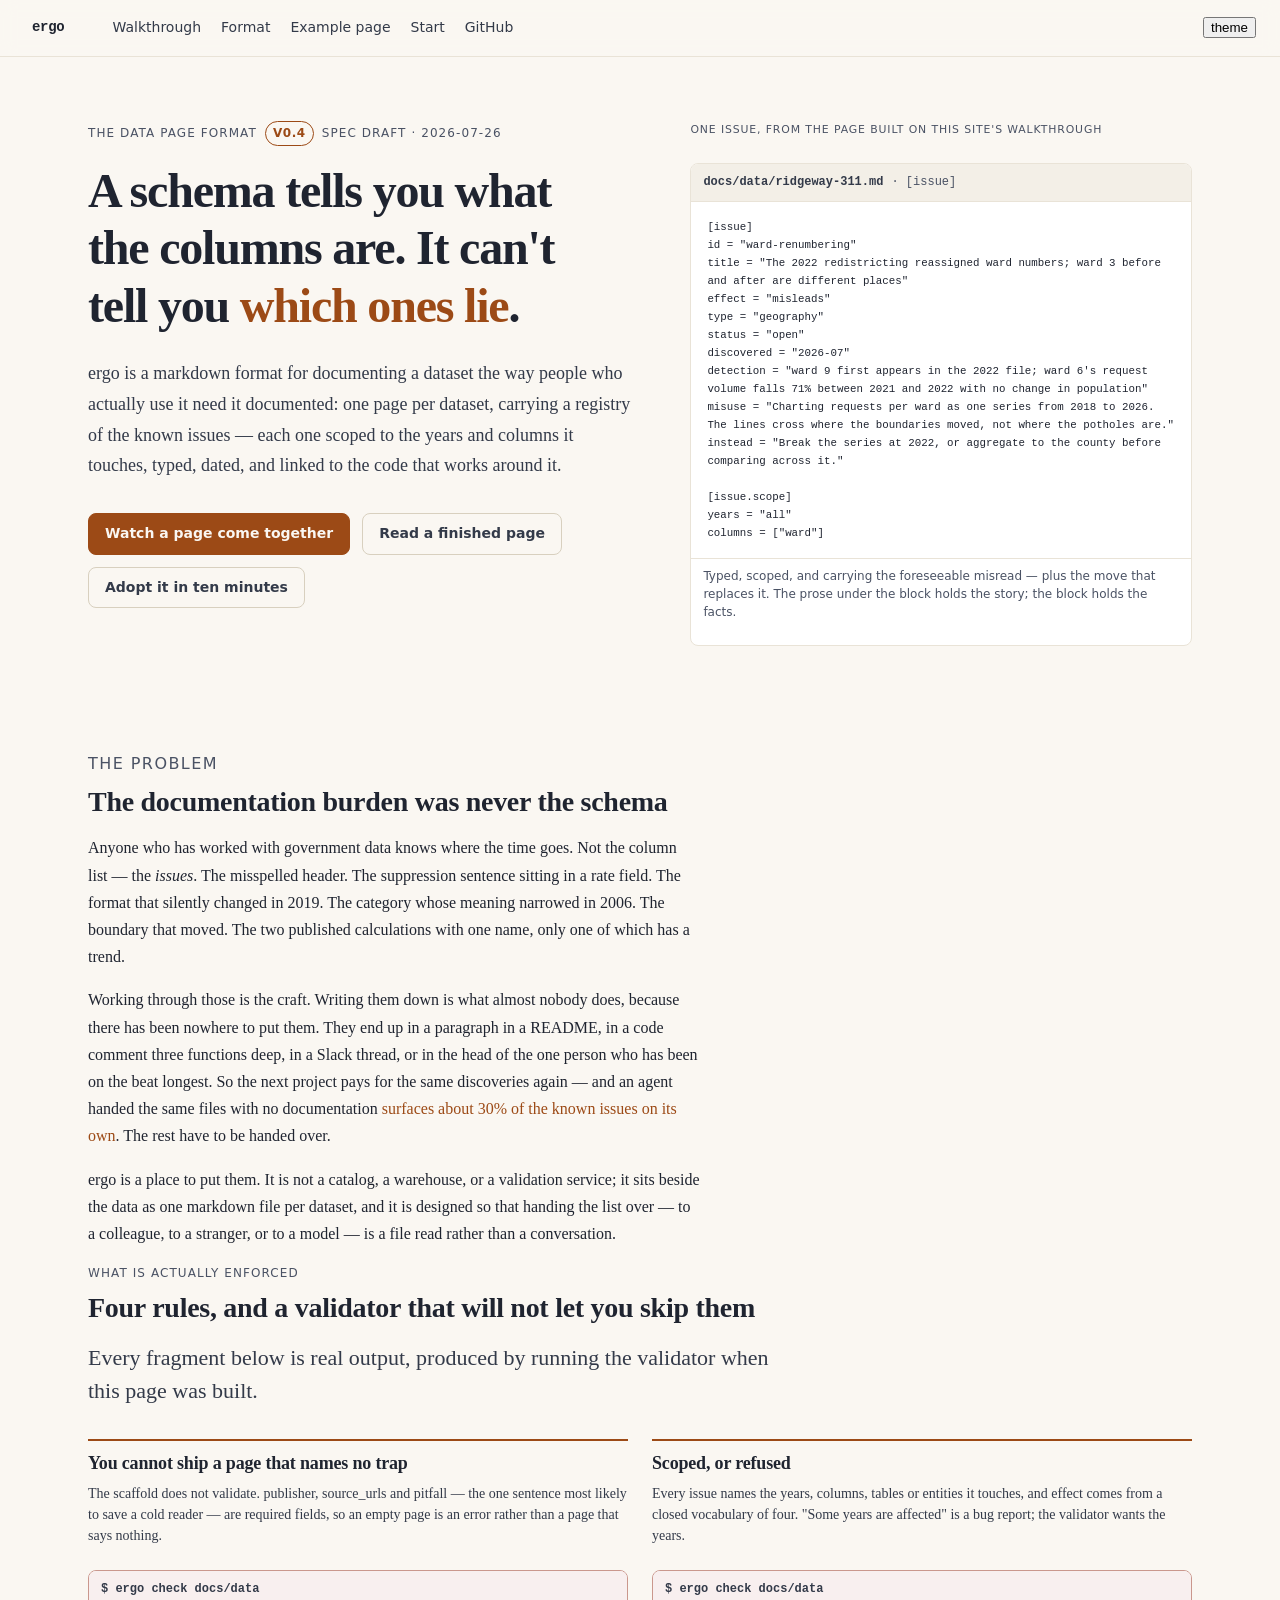
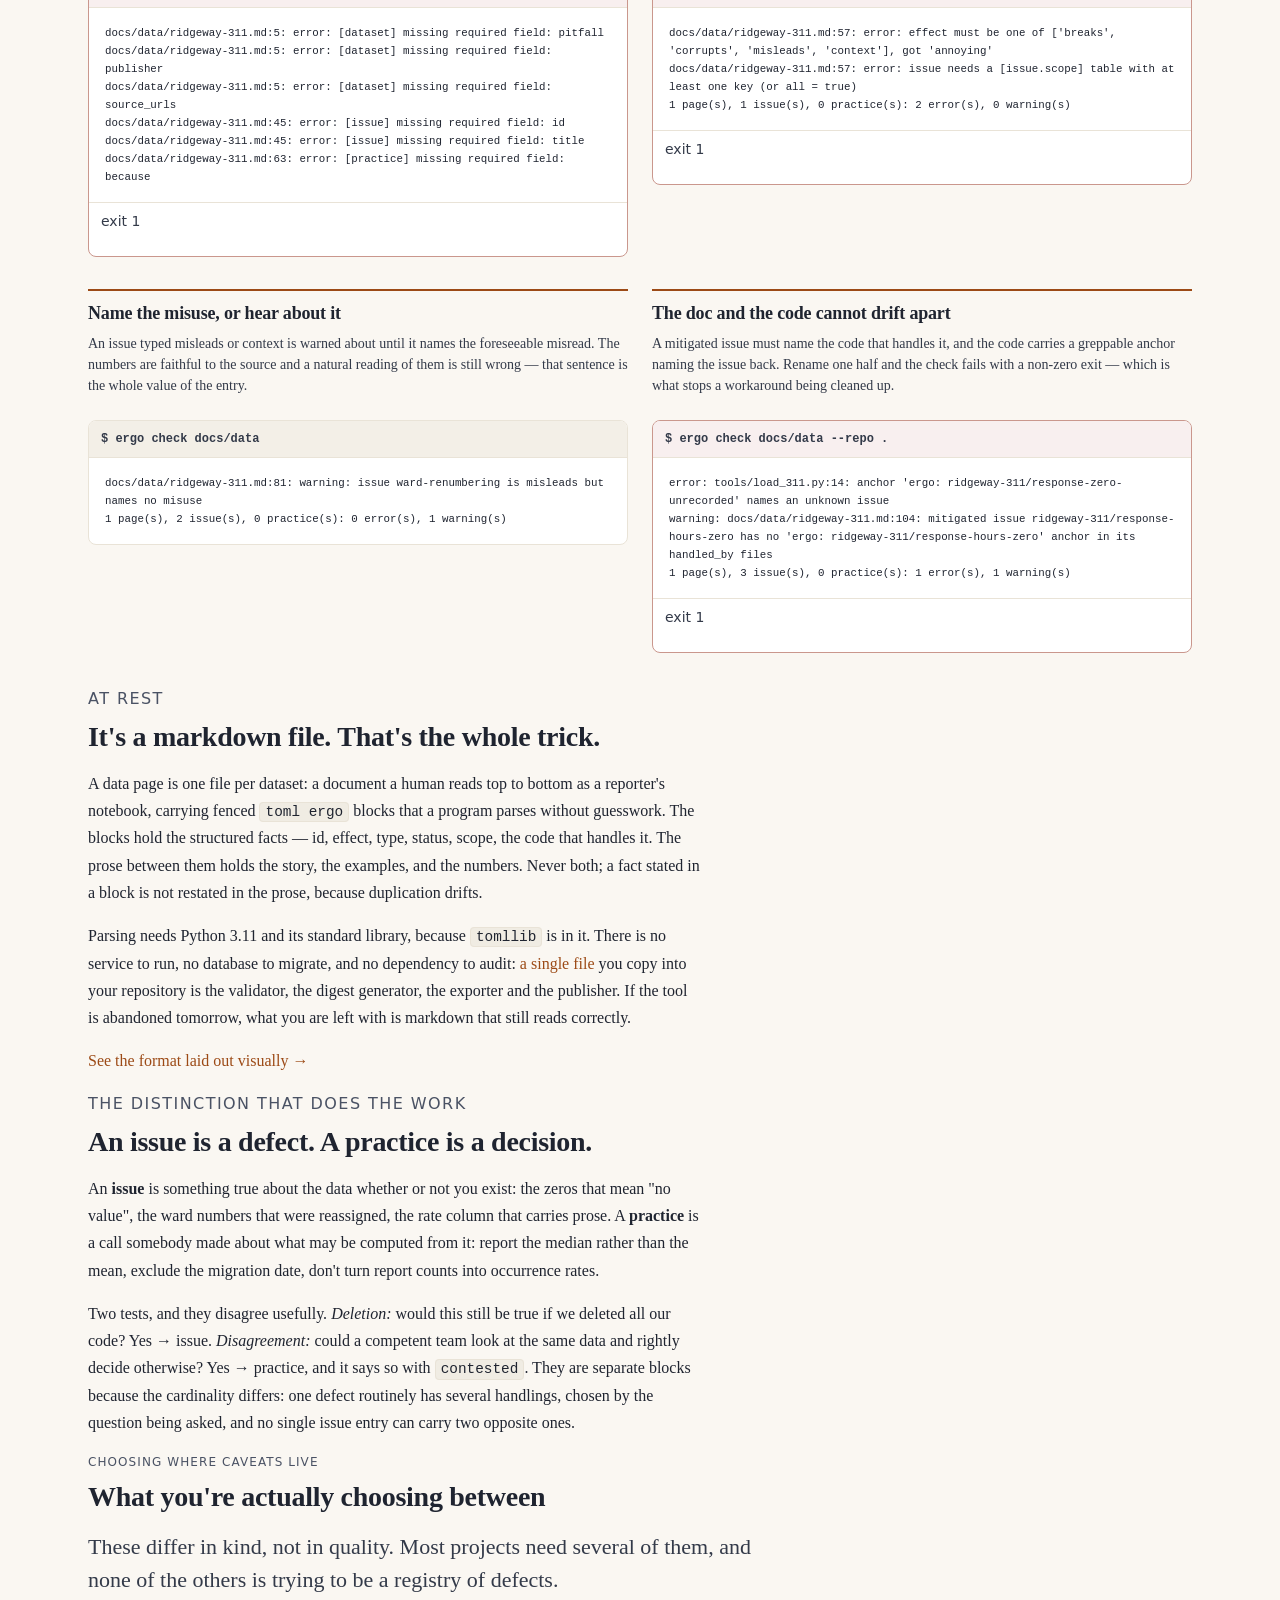
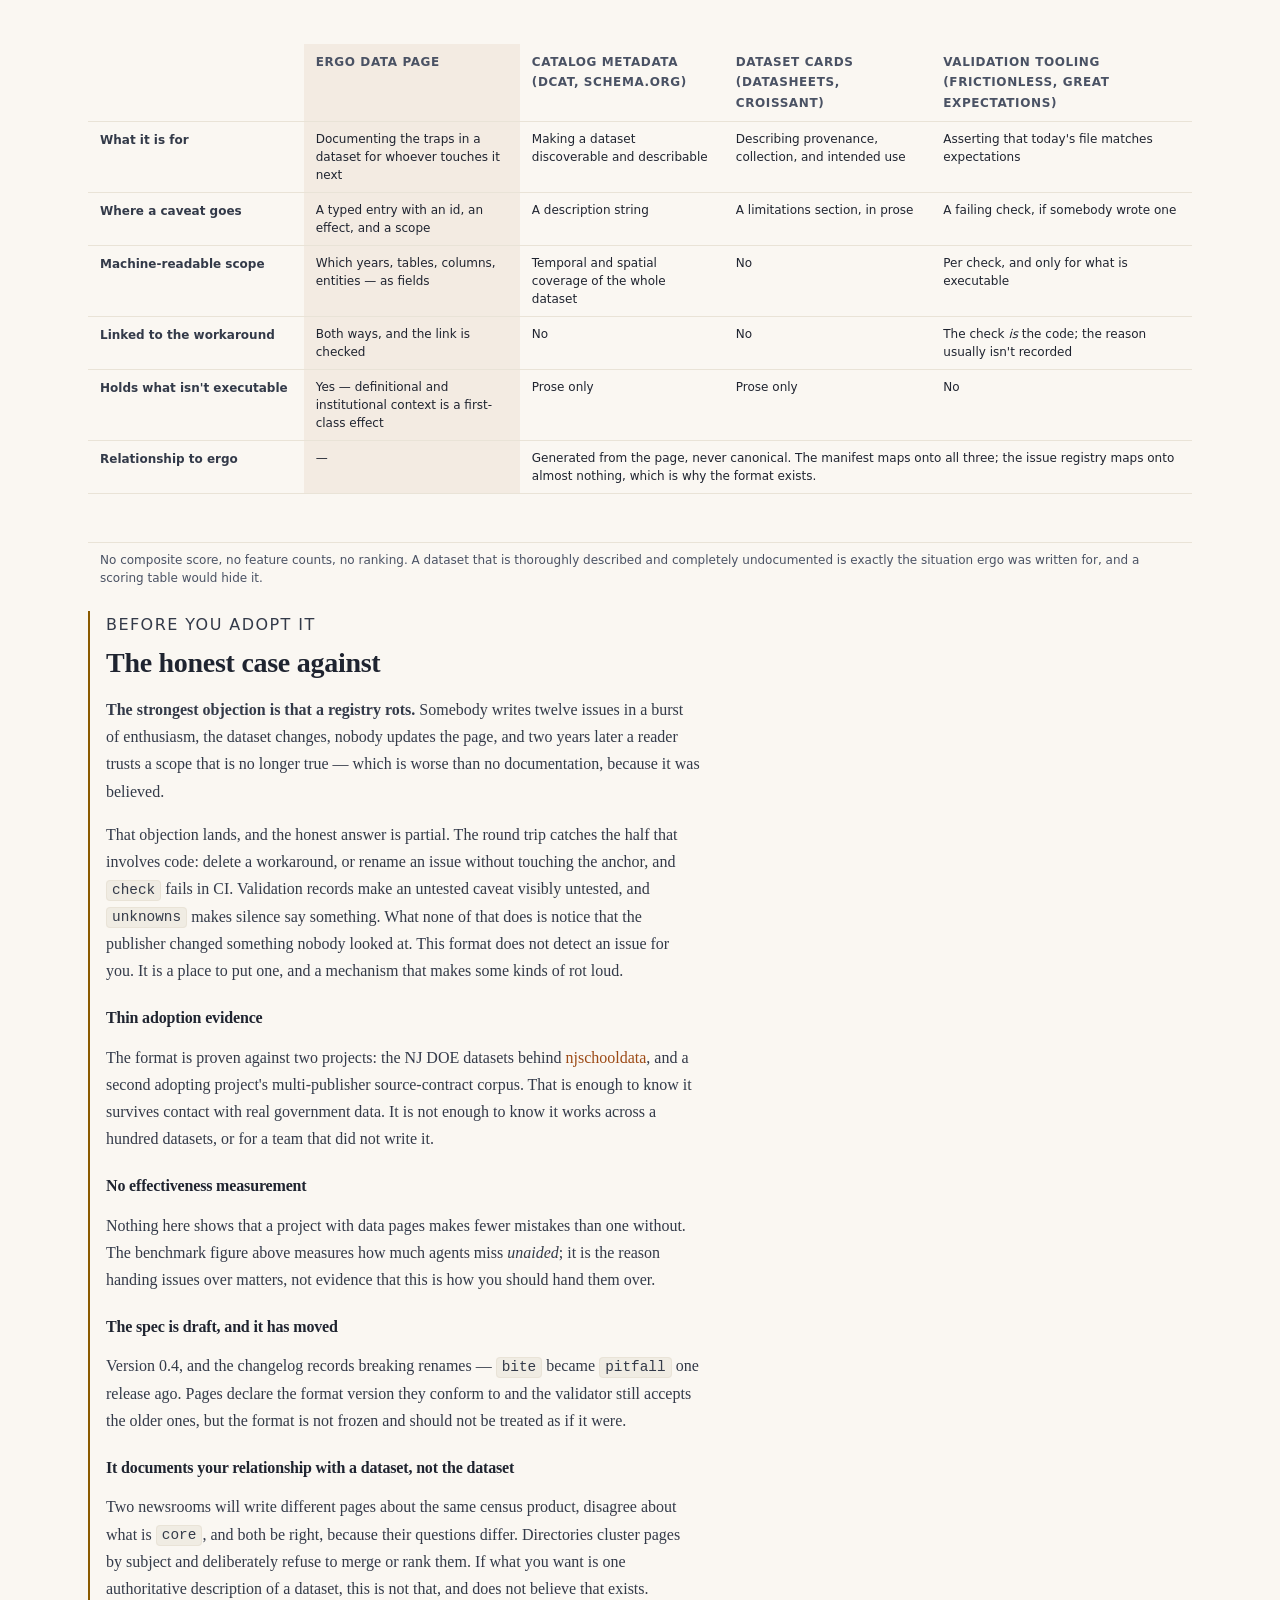
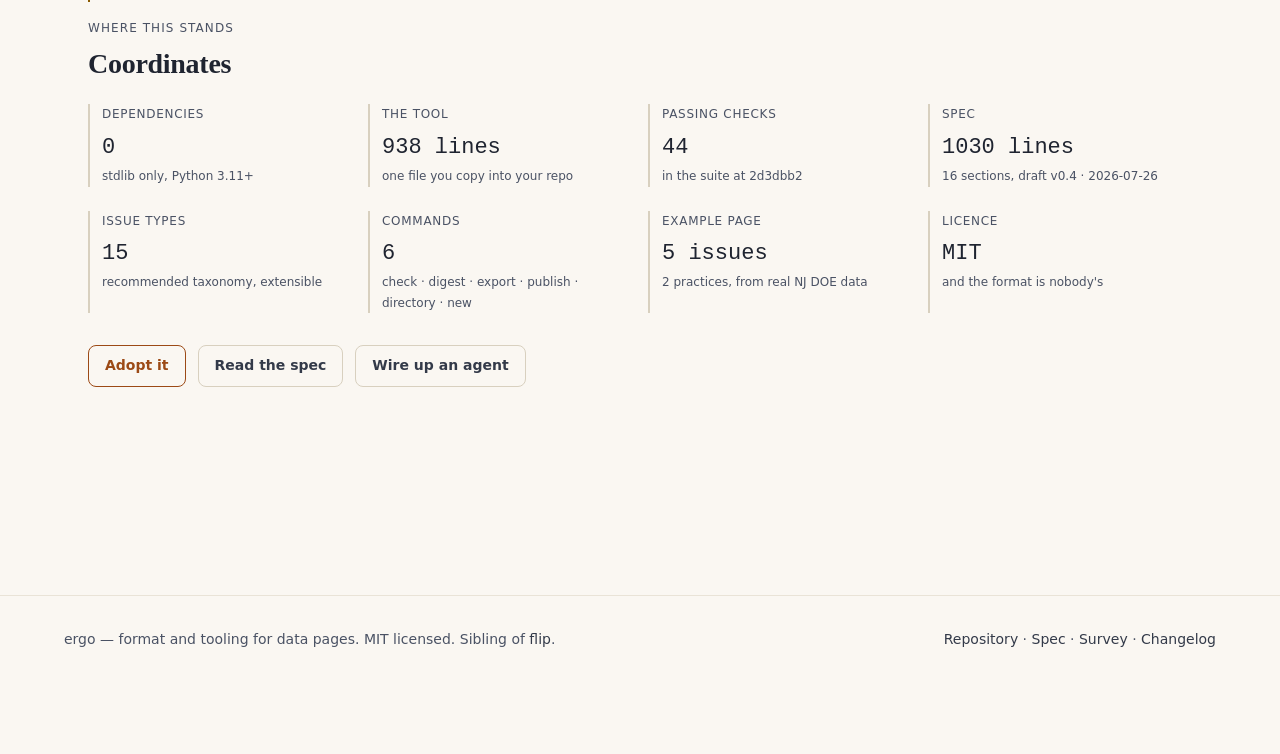
==== website/site/index.html @ 5d7b69ae "Add the documentation site Five routes in website/, published to GitHub Pages: the argument, a walkt" ====
<!doctype html>
<html lang="en">
<head>
<meta charset="utf-8">
<meta name="viewport" content="width=device-width, initial-scale=1">
<title>ergo — the data page format</title>
<meta name="description" content="A schema tells you what the columns are. It can't tell you which ones lie. ergo is a markdown format for documenting a dataset's known issues — scoped, typed, versioned, and linked to the code that works around them.">
<link rel="icon" href="lib/artoo-kit/favicon.svg">
<link rel="stylesheet" href="lib/artoo-kit/tokens.css">
<link rel="stylesheet" href="lib/artoo-kit/base.css">
<link rel="stylesheet" href="lib/artoo-kit/article.css">
<link rel="stylesheet" href="lib/artoo-kit/components.css">
<link rel="stylesheet" href="site.css">
</head>
<body>

<nav class="site-nav">
  <a class="brand" href="index.html">ergo</a>
  <button class="nav-toggle" type="button" aria-label="Menu">menu</button>
  <div class="nav-links">
    <a href="walkthrough.html">Walkthrough</a>
    <a href="format.html">Format</a>
    <a href="page.html">Example page</a>
    <a href="start.html">Start</a>
    <a href="https://github.com/lavallee/ergo">GitHub</a>
  </div>
  <button data-theme-toggle class="nav-toggle spacer" type="button" aria-label="Toggle light or dark theme">theme</button>
</nav>

<header class="hero">
  <div>
    <p class="hero__kicker">
      <span>The data page format</span>
      <span class="badge badge--accent" data-fact="version">v0.4</span>
      <span data-fact="spec-status">draft spec</span>
    </p>
    <h1>A schema tells you what the columns are. It can't tell you <em>which ones lie</em>.</h1>
    <p class="hero__dek">ergo is a markdown format for documenting a dataset the way people
      who actually use it need it documented: one page per dataset, carrying a registry of
      the known issues — each one scoped to the years and columns it touches, typed, dated,
      and linked to the code that works around it.</p>
    <p class="hero__actions">
      <a class="btn btn--solid" href="walkthrough.html">Watch a page come together</a>
      <a class="btn btn--quiet" href="page.html">Read a finished page</a>
      <a class="btn btn--quiet" href="start.html">Adopt it in ten minutes</a>
    </p>
  </div>
  <div>
    <p class="pane-label">One issue, from the page built on this site's walkthrough</p>
    <div id="hero-record">
      <div class="record">
        <div class="record__chip"><strong>docs/data/&lt;slug&gt;.md</strong></div>
        <pre><code>Generated at build time from a real data page.</code></pre>
      </div>
    </div>
  </div>
</header>

<main class="page">

  <section class="prose">
    <p class="section-kicker">The problem</p>
    <h2>The documentation burden was never the schema</h2>
    <p>Anyone who has worked with government data knows where the time goes. Not the
      column list — the <em>issues</em>. The misspelled header. The suppression sentence
      sitting in a rate field. The format that silently changed in 2019. The category
      whose meaning narrowed in 2006. The boundary that moved. The two published
      calculations with one name, only one of which has a trend.</p>
    <p>Working through those is the craft. Writing them down is what almost nobody does,
      because there has been nowhere to put them. They end up in a paragraph in a README,
      in a code comment three functions deep, in a Slack thread, or in the head of the one
      person who has been on the beat longest. So the next project pays for the same
      discoveries again — and an agent handed the same files with no documentation
      <a href="https://arxiv.org/abs/2406.07275">surfaces about 30% of the known issues on
      its own</a>. The rest have to be handed over.</p>
    <p>ergo is a place to put them. It is not a catalog, a warehouse, or a validation
      service; it sits beside the data as one markdown file per dataset, and it is designed
      so that handing the list over — to a colleague, to a stranger, or to a model — is a
      file read rather than a conversation.</p>
  </section>

  <section>
    <p class="section-kicker">What is actually enforced</p>
    <h2>Four rules, and a validator that will not let you skip them</h2>
    <p class="lede">Every fragment below is real output, produced by running the validator
      when this page was built.</p>
    <div class="rules" id="rules"></div>
  </section>

  <section class="prose">
    <p class="section-kicker">At rest</p>
    <h2>It's a markdown file. That's the whole trick.</h2>
    <p>A data page is one file per dataset: a document a human reads top to bottom as a
      reporter's notebook, carrying fenced <code>toml ergo</code> blocks that a program
      parses without guesswork. The blocks hold the structured facts — id, effect, type,
      status, scope, the code that handles it. The prose between them holds the story, the
      examples, and the numbers. Never both; a fact stated in a block is not restated in
      the prose, because duplication drifts.</p>
    <p>Parsing needs Python 3.11 and its standard library, because <code>tomllib</code> is
      in it. There is no service to run, no database to migrate, and no dependency to
      audit: <a href="https://github.com/lavallee/ergo/blob/main/tools/ergo.py">a single
      file</a> you copy into your repository is the validator, the digest generator, the
      exporter and the publisher. If the tool is abandoned tomorrow, what you are left with
      is markdown that still reads correctly.</p>
    <p><a href="format.html">See the format laid out visually →</a></p>
  </section>

  <section class="prose">
    <p class="section-kicker">The distinction that does the work</p>
    <h2>An issue is a defect. A practice is a decision.</h2>
    <p>An <strong>issue</strong> is something true about the data whether or not you exist:
      the zeros that mean "no value", the ward numbers that were reassigned, the rate
      column that carries prose. A <strong>practice</strong> is a call somebody made about
      what may be computed from it: report the median rather than the mean, exclude the
      migration date, don't turn report counts into occurrence rates.</p>
    <p>Two tests, and they disagree usefully. <em>Deletion:</em> would this still be true
      if we deleted all our code? Yes → issue. <em>Disagreement:</em> could a competent
      team look at the same data and rightly decide otherwise? Yes → practice, and it says
      so with <code>contested</code>. They are separate blocks because the cardinality
      differs: one defect routinely has several handlings, chosen by the question being
      asked, and no single issue entry can carry two opposite ones.</p>
  </section>

  <section>
    <p class="section-kicker">Choosing where caveats live</p>
    <h2>What you're actually choosing between</h2>
    <p class="lede">These differ in kind, not in quality. Most projects need several of
      them, and none of the others is trying to be a registry of defects.</p>
    <div class="compare-wrap">
      <table class="compare">
        <colgroup><col><col class="is-ergo"><col><col><col></colgroup>
        <thead>
          <tr>
            <th scope="col"><span class="visually-hidden">Dimension</span></th>
            <th scope="col">ergo data page</th>
            <th scope="col">Catalog metadata (DCAT, schema.org)</th>
            <th scope="col">Dataset cards (Datasheets, Croissant)</th>
            <th scope="col">Validation tooling (Frictionless, Great Expectations)</th>
          </tr>
        </thead>
        <tbody>
          <tr>
            <th scope="row">What it is for</th>
            <td>Documenting the traps in a dataset for whoever touches it next</td>
            <td>Making a dataset discoverable and describable</td>
            <td>Describing provenance, collection, and intended use</td>
            <td>Asserting that today's file matches expectations</td>
          </tr>
          <tr>
            <th scope="row">Where a caveat goes</th>
            <td>A typed entry with an id, an effect, and a scope</td>
            <td>A description string</td>
            <td>A limitations section, in prose</td>
            <td>A failing check, if somebody wrote one</td>
          </tr>
          <tr>
            <th scope="row">Machine-readable scope</th>
            <td>Which years, tables, columns, entities — as fields</td>
            <td>Temporal and spatial coverage of the whole dataset</td>
            <td>No</td>
            <td>Per check, and only for what is executable</td>
          </tr>
          <tr>
            <th scope="row">Linked to the workaround</th>
            <td>Both ways, and the link is checked</td>
            <td>No</td>
            <td>No</td>
            <td>The check <em>is</em> the code; the reason usually isn't recorded</td>
          </tr>
          <tr>
            <th scope="row">Holds what isn't executable</th>
            <td>Yes — definitional and institutional context is a first-class effect</td>
            <td>Prose only</td>
            <td>Prose only</td>
            <td>No</td>
          </tr>
          <tr>
            <th scope="row">Relationship to ergo</th>
            <td>—</td>
            <td colspan="3">Generated from the page, never canonical. The manifest maps onto all three; the issue registry maps onto almost nothing, which is why the format exists.</td>
          </tr>
        </tbody>
      </table>
    </div>
    <p class="record__caption">No composite score, no feature counts, no ranking. A dataset
      that is thoroughly described and completely undocumented is exactly the situation
      ergo was written for, and a scoring table would hide it.</p>
  </section>

  <section class="prose limits">
    <p class="section-kicker">Before you adopt it</p>
    <h2>The honest case against</h2>
    <p><strong>The strongest objection is that a registry rots.</strong> Somebody writes
      twelve issues in a burst of enthusiasm, the dataset changes, nobody updates the page,
      and two years later a reader trusts a scope that is no longer true — which is worse
      than no documentation, because it was believed.</p>
    <p>That objection lands, and the honest answer is partial. The round trip catches the
      half that involves code: delete a workaround, or rename an issue without touching the
      anchor, and <code>check</code> fails in CI. Validation records make an untested
      caveat visibly untested, and <code>unknowns</code> makes silence say something.
      What none of that does is notice that the publisher changed something nobody looked
      at. This format does not detect an issue for you. It is a place to put one, and a
      mechanism that makes some kinds of rot loud.</p>

    <h3>Thin adoption evidence</h3>
    <p>The format is proven against two projects: the NJ DOE datasets behind
      <a href="https://github.com/lavallee/njschooldata">njschooldata</a>, and a second
      adopting project's multi-publisher source-contract corpus. That is enough to know it
      survives contact with real government data. It is not enough to know it works across
      a hundred datasets, or for a team that did not write it.</p>

    <h3>No effectiveness measurement</h3>
    <p>Nothing here shows that a project with data pages makes fewer mistakes than one
      without. The benchmark figure above measures how much agents miss <em>unaided</em>;
      it is the reason handing issues over matters, not evidence that this is how you
      should hand them over.</p>

    <h3>The spec is draft, and it has moved</h3>
    <p>Version <span data-fact="format-version">0.4</span>, and the changelog records
      breaking renames — <code>bite</code> became <code>pitfall</code> one release ago.
      Pages declare the format version they conform to and the validator still accepts the
      older ones, but the format is not frozen and should not be treated as if it were.</p>

    <h3>It documents your relationship with a dataset, not the dataset</h3>
    <p>Two newsrooms will write different pages about the same census product, disagree
      about what is <code>core</code>, and both be right, because their questions differ.
      Directories cluster pages by subject and deliberately refuse to merge or rank them.
      If what you want is one authoritative description of a dataset, this is not that, and
      does not believe that exists.</p>
  </section>

  <section>
    <p class="section-kicker">Where this stands</p>
    <h2>Coordinates</h2>
    <dl class="facts" id="facts"></dl>
    <p class="hero__actions">
      <a class="btn" href="start.html">Adopt it</a>
      <a class="btn btn--quiet" href="https://github.com/lavallee/ergo/blob/main/SPEC.md">Read the spec</a>
      <a class="btn btn--quiet" href="https://github.com/lavallee/ergo/blob/main/skills/ergo/SKILL.md">Wire up an agent</a>
    </p>
  </section>

</main>

<footer class="site-foot">
  <div class="site-foot__inner">
    <p>ergo — format and tooling for data pages. MIT licensed. Sibling of
      <a href="https://github.com/lavallee/flip">flip</a>.</p>
    <p>
      <a href="https://github.com/lavallee/ergo">Repository</a> ·
      <a href="https://github.com/lavallee/ergo/blob/main/SPEC.md">Spec</a> ·
      <a href="https://github.com/lavallee/ergo/blob/main/docs/survey.md">Survey</a> ·
      <a href="https://github.com/lavallee/ergo/blob/main/CHANGELOG.md">Changelog</a>
    </p>
  </div>
</footer>

<script src="data/ergo.js"></script>
<script src="data/walkthrough.js"></script>
<script src="site.js"></script>
<script src="home.js"></script>
<script src="lib/artoo-kit/kit.js"></script>
</body>
</html>
---- website/site/lib/artoo-kit/tokens.css ----
/* artoo-kit tokens — the DES-governed public-artifact spine. Light is the
   default; dark is available only through an explicit [data-theme="dark"]. */

:root {
  /* primitives */
  --p-zinc-950: #0c0d10;
  --p-zinc-900: #16181d;
  --p-zinc-850: #1c1f26;
  --p-zinc-800: #23262f;
  --p-zinc-700: #33374233;
  --p-zinc-400: #9aa1ad;
  --p-zinc-300: #b8bec9;
  --p-zinc-100: #e8eaee;
  --p-cream-50: #faf7f2;
  --p-cream-100: #f3efe7;
  --p-cream-200: #e9e3d7;
  --p-ink-900: #1f2430;
  --p-ink-600: #4a5264;
  --p-accent-400: #7aa2f7;
  --p-accent-500: #5b87e0;
  --p-accent-600: #3e63b4;
  --p-green-400: #4fbf8f;
  --p-amber-400: #d9a441;
  --p-red-400: #e06c60;

  /* chart palette — Okabe–Ito, colorblind-safe, order = draw order */
  --chart-1: #56b4e9;
  --chart-2: #e69f00;
  --chart-3: #009e73;
  --chart-4: #cc79a7;
  --chart-5: #0072b2;
  --chart-6: #d55e00;
  --chart-7: #f0e442;
  --chart-8: #999999;

  /* semantic — explicit light editorial default */
  --bg: var(--p-cream-50);
  --surface: #ffffff;
  --surface-2: var(--p-cream-100);
  --border: var(--p-cream-200);
  --border-strong: #d8d0bf;
  --text: var(--p-ink-900);
  --text-2: #333a49;
  --muted: var(--p-ink-600);
  --accent: var(--p-accent-600);
  --accent-strong: var(--p-accent-500);
  --success: #277553;
  --warn: #8a5a00;
  --danger: #a33b32;
  --code-bg: #f0ece3;
  --selection: #c7d7f5;

  /* editorial type roles — offline system stacks only */
  --font-prose: Charter, "Bitstream Charter", "Sitka Text", Cambria, Georgia, serif;
  --font-display: "Iowan Old Style", Palatino, "Palatino Linotype", Georgia, serif;
  --font-ui: ui-sans-serif, system-ui, "Segoe UI", Roboto, "Helvetica Neue", Arial, sans-serif;
  --font-numeric: ui-monospace, "SF Mono", "Cascadia Code", Menlo, Consolas, monospace;

  /* compatibility aliases for already-authored pages that opt into this kit */
  --font-sans: var(--font-ui);
  --font-serif: var(--font-prose);
  --font-mono: var(--font-numeric);

  --text-xs: 0.75rem;
  --text-sm: 0.875rem;
  --text-base: 1rem;
  --text-lg: 1.125rem;
  --text-xl: 1.375rem;
  --text-2xl: 1.75rem;
  --text-3xl: 2.25rem;
  --text-4xl: 3rem;

  --leading-tight: 1.2;
  --leading-normal: 1.5;
  --leading-relaxed: 1.7;

  /* 4px spacing grid */
  --sp-1: 0.25rem;
  --sp-2: 0.5rem;
  --sp-3: 0.75rem;
  --sp-4: 1rem;
  --sp-6: 1.5rem;
  --sp-8: 2rem;
  --sp-12: 3rem;
  --sp-16: 4rem;
  --sp-24: 6rem;

  /* shape and motion */
  --radius-sm: 4px;
  --radius: 8px;
  --radius-lg: 14px;
  --ease: cubic-bezier(0.2, 0, 0, 1);
  --dur-fast: 120ms;
  --dur: 200ms;

  --measure: 68ch;      /* prose line length */
  --margin-col: 200px;  /* article margin-note gutter */

  color-scheme: light;
}

[data-theme="dark"] {
  --bg: var(--p-zinc-950);
  --surface: var(--p-zinc-900);
  --surface-2: var(--p-zinc-850);
  --border: #2c3038;
  --border-strong: #3a3f4a;
  --text: var(--p-zinc-100);
  --text-2: var(--p-zinc-300);
  --muted: var(--p-zinc-400);
  --accent: var(--p-accent-400);
  --accent-strong: var(--p-accent-500);
  --success: var(--p-green-400);
  --warn: var(--p-amber-400);
  --danger: var(--p-red-400);
  --code-bg: #14161b;
  --selection: #2b4a86;
  color-scheme: dark;
}

@media (prefers-reduced-motion: reduce) {
  :root {
    --dur-fast: 0ms;
    --dur: 0ms;
  }
}
---- website/site/lib/artoo-kit/base.css ----
/* artoo-kit base — resets and page defaults. Import order:
   tokens.css, base.css, then article.css / components.css as needed. */

*,
*::before,
*::after {
  box-sizing: border-box;
}

html {
  -webkit-text-size-adjust: 100%;
}

body {
  margin: 0;
  background: var(--bg);
  color: var(--text);
  font-family: var(--font-prose);
  font-size: var(--text-lg);
  line-height: var(--leading-relaxed);
  -webkit-font-smoothing: antialiased;
}

::selection {
  background: var(--selection);
}

h1, h2, h3, h4 {
  color: var(--text);
  line-height: var(--leading-tight);
  margin: 0 0 var(--sp-4);
  font-weight: 650;
  letter-spacing: -0.01em;
  font-family: var(--font-display);
}

h1 { font-size: var(--text-3xl); }
h2 { font-size: var(--text-2xl); margin-top: var(--sp-12); }
h3 { font-size: var(--text-xl); margin-top: var(--sp-8); }
h4 { font-size: var(--text-lg); margin-top: var(--sp-6); }

p, ul, ol {
  margin: 0 0 var(--sp-4);
}

a {
  color: var(--accent);
  text-decoration: none;
  border-bottom: 1px solid transparent;
  transition: border-color var(--dur-fast) var(--ease);
}

a:hover {
  border-bottom-color: var(--accent);
}

strong { font-weight: 650; }

hr {
  border: 0;
  border-top: 1px solid var(--border);
  margin: var(--sp-8) 0;
}

img, svg, video {
  max-width: 100%;
  height: auto;
}

code, kbd, pre, samp {
  font-family: var(--font-numeric);
  font-size: 0.9em;
}

code {
  background: var(--code-bg);
  border: 1px solid var(--border);
  border-radius: var(--radius-sm);
  padding: 0.1em 0.35em;
}

pre {
  background: var(--code-bg);
  border: 1px solid var(--border);
  border-radius: var(--radius);
  padding: var(--sp-4);
  overflow-x: auto;
  line-height: var(--leading-normal);
}

pre code {
  background: none;
  border: 0;
  padding: 0;
}

kbd {
  background: var(--surface-2);
  border: 1px solid var(--border-strong);
  border-bottom-width: 2px;
  border-radius: var(--radius-sm);
  padding: 0.05em 0.4em;
  font-size: var(--text-xs);
}

blockquote {
  margin: var(--sp-6) 0;
  padding-left: var(--sp-4);
  border-left: 3px solid var(--border-strong);
  color: var(--text-2);
}

table {
  border-collapse: collapse;
  width: 100%;
  margin: var(--sp-6) 0;
  font-size: var(--text-sm);
}

th, td {
  text-align: left;
  padding: var(--sp-2) var(--sp-3);
  border-bottom: 1px solid var(--border);
  vertical-align: top;
}

th {
  color: var(--muted);
  font-weight: 600;
  font-size: var(--text-xs);
  text-transform: uppercase;
  letter-spacing: 0.05em;
  font-family: var(--font-ui);
}

.numeric,
[data-numeric] {
  font-family: var(--font-numeric);
  font-variant-numeric: tabular-nums;
}

figure {
  margin: var(--sp-8) 0;
}

figcaption {
  color: var(--muted);
  font-size: var(--text-sm);
  margin-top: var(--sp-2);
}

@media print {
  body { background: #fff; color: #111; }
  nav, .no-print { display: none !important; }
}
---- website/site/lib/artoo-kit/article.css ----
/* artoo-kit article layout — long-form prose with a margin-note gutter.

   The grid has four named zones:
     [full] [breakout] [prose] [margin]
   Children default to the prose column (max var(--measure)). Wrappers:
     .article-full       edge-to-edge
     .article-breakout   wider than prose, centered
     .article-marginnote right-gutter note (collapses inline on mobile)
     .article-pullquote  large quote, breakout width
*/

.article {
  display: grid;
  grid-template-columns:
    [full-start] minmax(var(--sp-4), 1fr)
    [breakout-start] minmax(0, 6rem)
    [prose-start] min(var(--measure), calc(100% - 2 * var(--sp-4))) [prose-end]
    minmax(var(--sp-6), 6rem) [breakout-end]
    minmax(0, var(--margin-col)) [margin-end]
    minmax(var(--sp-4), 1fr) [full-end];
  row-gap: 0;
}

.article > * {
  grid-column: prose;
  min-width: 0;
}

.article-full { grid-column: full; }
.article-breakout { grid-column: breakout; }

.article-masthead {
  max-width: calc(var(--measure) + 24rem);
  margin: 0 auto;
  padding: var(--sp-4) var(--sp-6);
  display: flex;
  justify-content: space-between;
  align-items: baseline;
  gap: var(--sp-4);
  border-bottom: 1px solid var(--border);
  font-family: var(--font-ui);
  font-size: var(--text-sm);
}

.article-masthead__name {
  color: var(--text);
  font-family: var(--font-display);
  font-size: var(--text-lg);
  font-weight: 650;
  border: 0;
}

.article-masthead__label {
  color: var(--muted);
  text-transform: uppercase;
  letter-spacing: 0.08em;
}

.article-header {
  grid-column: prose;
  margin: var(--sp-16) 0 var(--sp-12);
}

.article-kicker {
  color: var(--accent);
  font-family: var(--font-ui);
  font-size: var(--text-sm);
  font-weight: 650;
  text-transform: uppercase;
  letter-spacing: 0.08em;
  margin-bottom: var(--sp-2);
}

.article-title {
  font-size: var(--text-4xl);
  font-family: var(--font-display);
  margin-bottom: var(--sp-3);
}

.article-dek {
  color: var(--text-2);
  font-size: var(--text-xl);
  font-family: var(--font-prose);
  line-height: var(--leading-normal);
  margin-bottom: var(--sp-4);
}

.article-byline {
  color: var(--muted);
  font-family: var(--font-ui);
  font-size: var(--text-sm);
}

.article-lede {
  font-size: var(--text-xl);
  line-height: var(--leading-normal);
}

/* margin notes: pair a paragraph with its note via .article-mrow */
.article-mrow {
  grid-column: prose-start / margin-end;
  display: grid;
  grid-template-columns: subgrid;
}

.article-mrow > :first-child {
  grid-column: 1;
}

.article-marginnote {
  grid-column: 3;
  align-self: start;
  font-size: var(--text-sm);
  color: var(--muted);
  line-height: var(--leading-normal);
  border-top: 2px solid var(--border-strong);
  padding-top: var(--sp-2);
  margin-left: var(--sp-4);
}

.article-marginnote--def { border-top-color: var(--accent); }
.article-marginnote--source { border-top-color: var(--success); }
.article-marginnote--callout { border-top-color: var(--warn); }

.article-marginnote .term {
  color: var(--text);
  font-weight: 650;
  display: block;
}

.article-pullquote {
  grid-column: breakout;
  font-family: var(--font-prose);
  font-style: italic;
  font-size: var(--text-2xl);
  line-height: var(--leading-normal);
  color: var(--text);
  border: 0;
  border-top: 3px solid var(--accent);
  margin: var(--sp-8) 0;
  padding: var(--sp-4) 0 0;
}

.article-pullquote cite {
  display: block;
  font-family: var(--font-ui);
  font-style: normal;
  font-size: var(--text-sm);
  color: var(--muted);
  margin-top: var(--sp-3);
}

.article-pullnumber {
  grid-column: breakout;
  margin: var(--sp-8) 0;
  text-align: center;
}

.article-pullnumber .num {
  font-size: var(--text-4xl);
  font-weight: 700;
  color: var(--accent);
  display: block;
  line-height: 1;
  font-family: var(--font-numeric);
  font-variant-numeric: tabular-nums;
}

.article-pullnumber .label {
  color: var(--muted);
  font-size: var(--text-sm);
}

.article-figure {
  grid-column: breakout;
  margin: var(--sp-8) 0;
}

.article-figure table {
  font-family: var(--font-ui);
}

.article-figure figcaption {
  font-family: var(--font-ui);
}

.article > .colophon {
  grid-column: prose;
}

.article-colophon {
  margin-left: var(--sp-6);
  margin-right: var(--sp-6);
}

.article .endnotes {
  border-top: 1px solid var(--border);
  margin-top: var(--sp-12);
  padding-top: var(--sp-6);
  font-size: var(--text-sm);
  color: var(--text-2);
}

/* mobile: single column, notes flow inline as boxed asides */
@media (max-width: 940px) {
  .article,
  .article-mrow {
    display: block;
    padding: 0 var(--sp-4);
  }

  .article-mrow { padding: 0; }

  .article-marginnote {
    margin: var(--sp-4) 0;
    padding: var(--sp-3) var(--sp-4);
    background: var(--surface);
    border: 1px solid var(--border);
    border-top: 2px solid var(--border-strong);
    border-radius: var(--radius);
  }

  .article-title { font-size: var(--text-3xl); }

  .article-masthead {
    padding: var(--sp-3) var(--sp-4);
  }
}
---- website/site/lib/artoo-kit/components.css ----
/* artoo-kit components — nav, cards, callouts, badges, stats, colophon. */

/* -- site shell ---------------------------------------------------------- */

.site-nav {
  position: sticky;
  top: 0;
  z-index: 10;
  display: flex;
  align-items: center;
  gap: var(--sp-4);
  padding: var(--sp-3) var(--sp-6);
  background: color-mix(in srgb, var(--bg) 88%, transparent);
  backdrop-filter: blur(8px);
  border-bottom: 1px solid var(--border);
  font-family: var(--font-ui);
}

.site-nav .brand {
  font-weight: 700;
  color: var(--text);
  margin-right: var(--sp-4);
}

.site-nav a {
  color: var(--text-2);
  font-size: var(--text-sm);
  border: 0;
  padding: var(--sp-1) var(--sp-2);
  border-radius: var(--radius-sm);
}

.site-nav a:hover {
  color: var(--text);
  background: var(--surface-2);
}

.site-nav a[aria-current="page"] {
  color: var(--accent);
  font-weight: 650;
}

.site-nav .nav-toggle { display: none; }

.page {
  max-width: 72rem;
  margin: 0 auto;
  padding: var(--sp-8) var(--sp-6) var(--sp-24);
}

.page--narrow { max-width: calc(var(--measure) + 4rem); }

/* -- cards ---------------------------------------------------------------- */

.card-grid {
  display: grid;
  grid-template-columns: repeat(auto-fill, minmax(16rem, 1fr));
  gap: var(--sp-4);
  margin: var(--sp-6) 0;
}

.card {
  display: block;
  background: var(--surface);
  border: 1px solid var(--border);
  border-radius: var(--radius-lg);
  padding: var(--sp-4) var(--sp-4) var(--sp-3);
  color: var(--text);
  transition: border-color var(--dur-fast) var(--ease), transform var(--dur-fast) var(--ease);
}

a.card:hover {
  border-color: var(--accent);
  transform: translateY(-1px);
}

.card h3 {
  margin: 0 0 var(--sp-2);
  font-size: var(--text-lg);
}

.card p {
  color: var(--text-2);
  font-size: var(--text-sm);
  margin: 0 0 var(--sp-2);
}

/* -- callouts -------------------------------------------------------------- */

.callout {
  border: 1px solid var(--border);
  border-radius: var(--radius);
  background: var(--surface);
  padding: var(--sp-3) var(--sp-4);
  margin: var(--sp-6) 0;
  font-size: var(--text-sm);
  color: var(--text-2);
}

.callout > :last-child { margin-bottom: 0; }
.callout .callout-title {
  color: var(--text);
  font-weight: 650;
  display: block;
  margin-bottom: var(--sp-1);
}

.callout--warn .callout-title { color: var(--warn); }
.callout--danger .callout-title { color: var(--danger); }
.callout--success .callout-title { color: var(--success); }

/* -- badges & meta ---------------------------------------------------------- */

.badge {
  display: inline-block;
  font-size: var(--text-xs);
  font-weight: 650;
  letter-spacing: 0.04em;
  padding: 0.1em 0.6em;
  border-radius: 999px;
  border: 1px solid var(--border-strong);
  color: var(--text-2);
  background: var(--surface-2);
}

.badge--accent { color: var(--accent); border-color: var(--accent); background: transparent; }
.badge--success { color: var(--success); border-color: var(--success); background: transparent; }
.badge--warn { color: var(--warn); border-color: var(--warn); background: transparent; }

/* -- stat rows -------------------------------------------------------------- */

.stat-row {
  display: grid;
  grid-template-columns: repeat(auto-fit, minmax(8rem, 1fr));
  gap: var(--sp-4);
  margin: var(--sp-6) 0;
}

.stat {
  background: var(--surface);
  border: 1px solid var(--border);
  border-radius: var(--radius);
  padding: var(--sp-3) var(--sp-4);
}

.stat .value {
  font-size: var(--text-2xl);
  font-weight: 700;
  color: var(--text);
  display: block;
  line-height: var(--leading-tight);
  font-family: var(--font-numeric);
  font-variant-numeric: tabular-nums;
}

.stat .label {
  color: var(--muted);
  font-size: var(--text-xs);
  text-transform: uppercase;
  letter-spacing: 0.05em;
}

/* -- table of contents -------------------------------------------------------- */

.toc {
  font-size: var(--text-sm);
  border: 1px solid var(--border);
  border-radius: var(--radius);
  background: var(--surface);
  padding: var(--sp-4);
  margin: var(--sp-6) 0;
}

.toc ol {
  margin: 0;
  padding-left: var(--sp-6);
}

.toc a { color: var(--text-2); }
.toc a:hover { color: var(--accent); }

/* -- diagrams -------------------------------------------------------------- */

.diagram {
  background: var(--surface);
  border: 1px solid var(--border);
  border-radius: var(--radius);
  padding: var(--sp-4);
  margin: var(--sp-8) 0;
  overflow-x: auto;
}

.diagram svg { display: block; margin: 0 auto; }

/* -- colophon -------------------------------------------------------------- */

.colophon {
  border-top: 1px solid var(--border);
  margin-top: var(--sp-16);
  padding: var(--sp-6) 0 0;
  color: var(--muted);
  font-size: var(--text-xs);
  line-height: var(--leading-normal);
}

.colophon a { color: var(--muted); text-decoration: underline; }

/* -- provenance panel ------------------------------------------------------- */
/* Data-driven from site/data/provenance.json via provenance.js. Empty when no
   projection is present — progressive, so the page reads fine without flip. */

.provenance {
  border: 1px solid var(--border);
  border-radius: var(--radius);
  background: var(--surface);
  padding: var(--sp-4) var(--sp-6);
  margin: var(--sp-8) 0;
  font-family: var(--font-ui);
  font-size: var(--text-sm);
}

.provenance--empty { display: none; }

.provenance__header { margin-bottom: var(--sp-4); }

.provenance__title-heading {
  margin: 0;
  font-size: var(--text-lg);
  font-family: var(--font-ui);
}

.provenance__vintage {
  margin: var(--sp-1) 0 0;
  color: var(--muted);
  font-size: var(--text-xs);
}

.provenance__counts {
  display: grid;
  grid-template-columns: repeat(auto-fit, minmax(7rem, 1fr));
  gap: var(--sp-4);
  margin: var(--sp-4) 0;
}

.provenance__stat { display: flex; flex-direction: column; }

.provenance__stat-value {
  font-size: var(--text-xl);
  font-weight: 700;
  color: var(--text);
  font-family: var(--font-numeric);
  font-variant-numeric: tabular-nums;
  line-height: var(--leading-tight);
}

.provenance__stat-label {
  color: var(--muted);
  font-size: var(--text-xs);
}

.provenance__section { margin-top: var(--sp-4); }

.provenance__heading {
  margin: 0 0 var(--sp-2);
  font-size: var(--text-sm);
  text-transform: uppercase;
  letter-spacing: 0.05em;
  color: var(--muted);
}

.provenance__list { list-style: none; margin: 0; padding: 0; }

.provenance__item {
  display: flex;
  flex-wrap: wrap;
  align-items: baseline;
  gap: var(--sp-2);
  padding: var(--sp-2) 0;
  border-top: 1px solid var(--border);
}

.provenance__item:first-child { border-top: 0; }

.provenance__id {
  font-family: var(--font-numeric);
  font-weight: 650;
  color: var(--accent);
}

.provenance__title { color: var(--text); flex: 1 1 12rem; min-width: 0; }
.provenance__meta { color: var(--muted); font-size: var(--text-xs); }

.provenance__grade[data-grade="A"] { color: var(--success); border-color: var(--success); }
.provenance__grade[data-grade="B"] { color: var(--accent); border-color: var(--accent); }
.provenance__grade[data-grade="C"] { color: var(--warn); border-color: var(--warn); }
.provenance__grade[data-grade="?"] { color: var(--muted); }

.provenance__lb { color: var(--warn); border-color: var(--warn); background: transparent; }

/* Claim references woven into prose by provenance.js. */
.claim-ref {
  border: 0;
  color: var(--accent);
  font-weight: 600;
  text-decoration: none;
  border-bottom: 1px dotted var(--accent);
}

.claim-ref:hover { background: var(--surface-2); }

/* -- responsive nav -------------------------------------------------------------- */

@media (max-width: 720px) {
  .site-nav { flex-wrap: wrap; padding: var(--sp-3) var(--sp-4); }

  .site-nav .nav-toggle {
    display: block;
    margin-left: auto;
    background: none;
    border: 1px solid var(--border-strong);
    border-radius: var(--radius-sm);
    color: var(--text-2);
    padding: var(--sp-1) var(--sp-2);
    font: inherit;
    font-size: var(--text-sm);
  }

  .site-nav .nav-links {
    display: none;
    flex-basis: 100%;
    flex-direction: column;
    gap: var(--sp-1);
    padding-top: var(--sp-2);
  }

  .site-nav .nav-links.open { display: flex; }
  .page { padding: var(--sp-6) var(--sp-4) var(--sp-16); }
}

@media (min-width: 721px) {
  .site-nav .nav-links { display: flex; gap: var(--sp-1); }
}
---- website/site/site.css ----
/* ergo site — the layer above artoo-kit.

   Design DNA held across the five routes: kit type roles and spacing rhythm,
   one accent, a monospace "record voice" for anything that is literal file
   content, and the recurring block -> prose -> code triad that a data page is
   made of. Sibling to the flip site, deliberately not a copy of it: ergo's
   accent is rust rather than blue, and its signature component is the issue
   registry rather than the claim ledger. */

/* -- accent ---------------------------------------------------------------- */
/* The kit ships a blue accent. ergo takes rust: the format is about the
   caveats in a dataset, and the effect scale below reserves red and amber for
   real severity, so the brand colour has to sit beside them without competing.
   Both values clear 4.5:1 on their own background. */

:root {
  --accent: #9c4a16;
  --accent-strong: #83400f;
}

[data-theme="dark"] {
  --accent: #e09a63;
  --accent-strong: #eab182;
}

/* -- shell ---------------------------------------------------------------- */

.site-nav .brand {
  font-family: var(--font-numeric);
  letter-spacing: -0.02em;
}

.site-nav .nav-links {
  display: flex;
  gap: var(--sp-1);
  align-items: center;
}

.site-nav .spacer {
  margin-left: auto;
}

/* The kit hides .nav-toggle above the mobile breakpoint, which would hide the
   theme control with it. Dark is a real reading mode for a page this
   monospace-heavy, so the toggle stays available at every width. */
.site-nav [data-theme-toggle] { display: block; }

.site-foot {
  border-top: 1px solid var(--border);
  margin-top: var(--sp-24);
  padding: var(--sp-8) var(--sp-6) var(--sp-16);
  font-family: var(--font-ui);
  font-size: var(--text-sm);
  color: var(--muted);
}

.site-foot__inner {
  max-width: 72rem;
  margin: 0 auto;
  display: flex;
  flex-wrap: wrap;
  gap: var(--sp-6);
  justify-content: space-between;
}

.site-foot a { color: var(--text-2); }

/* -- the record voice ------------------------------------------------------ */
/* Anything that is literal file content or literal command output wears this.
   The chip names the path so a reader always knows what they are looking at. */

.record {
  border: 1px solid var(--border);
  border-radius: var(--radius);
  background: var(--surface);
  overflow: hidden;
  margin: var(--sp-6) 0;
}

.record__chip {
  display: flex;
  align-items: center;
  gap: var(--sp-2);
  flex-wrap: wrap;
  padding: var(--sp-2) var(--sp-3);
  border-bottom: 1px solid var(--border);
  background: var(--surface-2);
  font-family: var(--font-numeric);
  font-size: var(--text-xs);
  color: var(--muted);
}

.record__chip strong { color: var(--text-2); font-weight: 600; }

.record pre {
  margin: 0;
  border: 0;
  border-radius: 0;
  background: transparent;
  font-size: var(--text-xs);
  max-height: 30rem;
  overflow: auto;
  /* Wrap rather than clip: a truncated error message is exactly the evidence a
     reader came to check. */
  white-space: pre-wrap;
  overflow-wrap: anywhere;
}

.record__caption {
  padding: var(--sp-2) var(--sp-3);
  border-top: 1px solid var(--border);
  font-family: var(--font-ui);
  font-size: var(--text-xs);
  line-height: var(--leading-normal);
  color: var(--muted);
}

.record--refused { border-color: color-mix(in srgb, var(--danger) 45%, var(--border)); }

.record--refused .record__chip {
  color: var(--danger);
  background: color-mix(in srgb, var(--danger) 8%, var(--surface));
}

/* A command line. Not a fake terminal — a labelled instruction you can copy. */

.cmd {
  display: flex;
  align-items: flex-start;
  gap: var(--sp-2);
  font-family: var(--font-numeric);
  font-size: var(--text-sm);
  line-height: var(--leading-normal);
  background: var(--code-bg);
  border: 1px solid var(--border);
  border-radius: var(--radius);
  padding: var(--sp-3);
  margin: 0 0 var(--sp-2);
  overflow-x: auto;
}

.cmd::before {
  content: "$";
  color: var(--muted);
  flex: none;
  user-select: none;
}

.cmd code {
  background: none;
  border: 0;
  padding: 0;
  font-size: inherit;
  white-space: pre;
}

.copy {
  margin-left: auto;
  flex: none;
  font-family: var(--font-ui);
  font-size: var(--text-xs);
  color: var(--muted);
  background: transparent;
  border: 1px solid var(--border);
  border-radius: var(--radius-sm);
  padding: 0.1rem 0.45rem;
  cursor: pointer;
}

.copy:hover { color: var(--text); border-color: var(--border-strong); }
.copy[data-copied="yes"] { color: var(--success); border-color: var(--success); }

/* -- the effect scale ------------------------------------------------------ */
/* The one place colour carries meaning rather than decoration. Four values,
   fixed vocabulary, used identically on every route so a reader learns it
   once: breaks announces itself, corrupts and misleads are the dangerous
   ones, context is not a defect at all. */

.eff {
  font-family: var(--font-numeric);
  font-size: var(--text-xs);
  border: 1px solid var(--border-strong);
  border-radius: var(--radius-sm);
  padding: 0.05rem 0.4rem;
  color: var(--text-2);
  white-space: nowrap;
}

.eff[data-effect="breaks"] { color: var(--danger); border-color: var(--danger); }
.eff[data-effect="corrupts"] { color: var(--warn); border-color: var(--warn); }
.eff[data-effect="misleads"] { color: var(--accent); border-color: var(--accent); }
.eff[data-effect="context"] { color: var(--muted); }

.eff--core {
  color: var(--bg);
  background: var(--text);
  border-color: var(--text);
  font-weight: 600;
}

.eff--status { color: var(--muted); }
.eff--status[data-status="mitigated"] { color: var(--success); border-color: var(--success); }
.eff--status[data-status="open"] { color: var(--warn); border-color: var(--warn); }

/* -- home: the hero -------------------------------------------------------- */

.hero {
  max-width: 72rem;
  margin: 0 auto;
  padding: var(--sp-16) var(--sp-6) var(--sp-12);
  display: grid;
  grid-template-columns: minmax(0, 1.05fr) minmax(0, 0.95fr);
  gap: var(--sp-12);
  align-items: start;
}

.hero__kicker {
  font-family: var(--font-ui);
  font-size: var(--text-xs);
  text-transform: uppercase;
  letter-spacing: 0.09em;
  color: var(--muted);
  display: flex;
  align-items: center;
  gap: var(--sp-2);
  flex-wrap: wrap;
  margin-bottom: var(--sp-4);
}

.hero h1 {
  font-size: var(--text-4xl);
  letter-spacing: -0.025em;
  margin-bottom: var(--sp-6);
  text-wrap: balance;
}

.hero h1 em { font-style: normal; color: var(--accent); }

.hero__dek { font-size: var(--text-lg); color: var(--text-2); max-width: 34rem; }

.hero__actions {
  display: flex;
  flex-wrap: wrap;
  gap: var(--sp-3);
  margin-top: var(--sp-8);
  font-family: var(--font-ui);
}

.btn {
  display: inline-block;
  font-size: var(--text-sm);
  font-weight: 600;
  padding: var(--sp-2) var(--sp-4);
  border-radius: var(--radius);
  border: 1px solid var(--accent);
  color: var(--accent);
}

.btn:hover { background: color-mix(in srgb, var(--accent) 10%, transparent); border-bottom-color: var(--accent); }
.btn--solid { background: var(--accent); color: var(--bg); }
.btn--solid:hover { background: var(--accent-strong); border-color: var(--accent-strong); }
.btn--quiet { border-color: var(--border-strong); color: var(--text-2); }
.btn--quiet:hover { border-color: var(--text-2); border-bottom-color: var(--text-2); }

/* -- home: the enforcement strip ------------------------------------------ */

.rules {
  display: grid;
  gap: var(--sp-8) var(--sp-6);
  grid-template-columns: repeat(2, minmax(0, 1fr));
  margin: var(--sp-8) 0;
}

.rule { border-top: 2px solid var(--accent); padding-top: var(--sp-3); }

.rule h3 {
  margin: 0 0 var(--sp-2);
  font-size: var(--text-lg);
  font-family: var(--font-display);
}

.rule p { font-size: var(--text-sm); color: var(--text-2); line-height: var(--leading-normal); }
.rule .record { margin-bottom: 0; }

/* -- comparison and tables ------------------------------------------------- */

.table-wrap { overflow-x: auto; margin: var(--sp-6) 0; }
.table-wrap table { margin: 0; }

.compare-wrap { overflow-x: auto; margin: var(--sp-6) 0; }
.compare { min-width: 48rem; font-size: var(--text-xs); }
.compare th, .compare td { vertical-align: top; }
.compare tbody th {
  font-size: var(--text-xs);
  color: var(--text-2);
  text-transform: none;
  letter-spacing: 0;
  font-family: var(--font-ui);
  white-space: nowrap;
  padding-right: var(--sp-4);
}
.compare td { font-family: var(--font-ui); line-height: var(--leading-normal); }
.compare col.is-ergo { background: color-mix(in srgb, var(--accent) 7%, transparent); }

/* -- stats ----------------------------------------------------------------- */

.facts {
  display: grid;
  grid-template-columns: repeat(4, minmax(0, 1fr));
  gap: var(--sp-6) var(--sp-4);
  margin: var(--sp-6) 0;
  font-family: var(--font-ui);
}

.fact { border-left: 2px solid var(--border-strong); padding-left: var(--sp-3); }
.fact dt { font-size: var(--text-xs); color: var(--muted); text-transform: uppercase; letter-spacing: 0.06em; }
.fact dd {
  margin: var(--sp-1) 0 0;
  font-family: var(--font-numeric);
  font-variant-numeric: tabular-nums;
  font-size: var(--text-xl);
  color: var(--text);
}
.fact dd small { font-size: var(--text-xs); color: var(--muted); display: block; font-family: var(--font-ui); }

/* -- the walkthrough: one scrolling conversation --------------------------- */
/* The page models a person <> agent chat. Human turns sit right, agent turns
   left; the command the agent ran shows by default inside its bubble, and the
   full under-the-hood record lives in a closed <details> beneath it. */

.wk {
  max-width: 78rem;
  margin: 0 auto;
  padding: var(--sp-8) var(--sp-6) var(--sp-16);
}

.wk__lede { margin-bottom: var(--sp-6); }

.wk__chat { max-width: 52rem; margin: var(--sp-8) 0 var(--sp-16); }

.wk__act-kicker {
  display: flex;
  align-items: center;
  gap: var(--sp-3);
  margin: var(--sp-12) 0 var(--sp-6);
  font-family: var(--font-ui);
  font-size: var(--text-xs);
  font-weight: 600;
  text-transform: uppercase;
  letter-spacing: 0.09em;
  color: var(--muted);
}

.wk__act-kicker::before,
.wk__act-kicker::after { content: ""; flex: 1; border-top: 1px solid var(--border); }

.wk__chat .wk__act-kicker:first-child { margin-top: 0; }

.wk__exchange {
  display: flex;
  flex-direction: column;
  margin: 0 0 var(--sp-8);
  scroll-margin-top: 4.5rem;
}

/* the human's turn: right-aligned, accent-tinted */
.wk__say { align-self: flex-end; max-width: min(44rem, 92%); margin: 0 0 var(--sp-3); }

.wk__say .bubble {
  display: inline-block;
  font-size: 0.98rem;
  line-height: 1.45;
  border: 1px solid var(--border);
  border-radius: 12px 12px 3px 12px;
  background: color-mix(in srgb, var(--accent) 9%, var(--surface));
  padding: 0.55rem 0.85rem;
}

.wk__say .bubble b,
.wk__agent > .bubble > b {
  font-size: 0.7rem;
  letter-spacing: 0.09em;
  text-transform: uppercase;
  display: block;
  margin-bottom: 0.15rem;
  opacity: 0.65;
  font-family: var(--font-ui);
}

/* the agent's turn: left-aligned, surface-coloured */
.wk__agent { align-self: flex-start; width: 100%; max-width: min(46rem, 100%); }

.wk__agent > .bubble {
  display: block;
  font-size: 0.98rem;
  line-height: 1.45;
  background: var(--surface);
  border: 1px solid var(--border);
  border-radius: 12px 12px 12px 3px;
  padding: 0.55rem 0.85rem 0.65rem;
}

.wk__ran {
  margin-top: var(--sp-2);
  padding-top: var(--sp-2);
  border-top: 1px dashed var(--border);
  display: flex;
  flex-direction: column;
  gap: 0.15rem;
}

.wk__ran-line {
  display: block;
  font-family: var(--font-numeric);
  font-size: var(--text-xs);
  color: var(--muted);
  background: none;
  border: 0;
  padding: 0;
  white-space: nowrap;
  overflow-x: auto;
}

.wk__exit {
  font-family: var(--font-numeric);
  font-size: var(--text-xs);
  font-weight: 650;
  color: var(--danger);
}

.wk__details {
  margin-top: var(--sp-2);
  border: 1px solid var(--border);
  border-radius: var(--radius);
  background: color-mix(in srgb, var(--surface) 55%, var(--bg));
}

.wk__details > summary {
  cursor: pointer;
  padding: var(--sp-2) var(--sp-3);
  font-family: var(--font-ui);
  font-size: var(--text-xs);
  color: var(--muted);
}

.wk__details > summary:hover { color: var(--text); }
.wk__details[open] > summary { border-bottom: 1px solid var(--border); color: var(--text-2); }

.wk__details-body { padding: var(--sp-3) var(--sp-4) var(--sp-4); }
.wk__details-body .wk__narrative { font-size: var(--text-sm); margin-bottom: var(--sp-4); color: var(--text-2); }
.wk__details-body .pane-label { margin-top: var(--sp-4); }
.wk__details-body .pane-label:first-of-type { margin-top: 0; }
.wk__details-body .record { margin: var(--sp-2) 0; }
.wk__details-body .tree { max-height: 22rem; }
.wk__spec-row { margin: var(--sp-3) 0 0; }

.wk__unprompted {
  align-self: center;
  text-align: center;
  font-size: 0.82rem;
  font-style: italic;
  color: var(--muted);
  margin: 0 0 var(--sp-3);
}

/* the file tree */

.tree {
  font-family: var(--font-numeric);
  font-size: var(--text-xs);
  line-height: 1.75;
  border: 1px solid var(--border);
  border-radius: var(--radius);
  background: var(--surface);
  padding: var(--sp-3);
  max-height: 32rem;
  overflow: auto;
  margin: 0;
}

.tree li { list-style: none; white-space: nowrap; }
.tree ul { margin: 0; padding-left: var(--sp-4); }
.tree > ul { padding-left: 0; }
.tree .dir { color: var(--muted); }
.tree .file { color: var(--text-2); }
.tree .is-added { color: var(--success); font-weight: 600; }
.tree .is-changed { color: var(--accent); font-weight: 600; }
.tree .mark { display: inline-block; width: 1.1em; color: inherit; }

.pane-label {
  font-family: var(--font-ui);
  font-size: 0.68rem;
  text-transform: uppercase;
  letter-spacing: 0.08em;
  color: var(--muted);
  margin: 0 0 var(--sp-2);
}

.demo-note {
  font-family: var(--font-ui);
  font-size: var(--text-xs);
  color: var(--muted);
  border: 1px dashed var(--border-strong);
  border-radius: var(--radius);
  padding: var(--sp-2) var(--sp-3);
  margin-bottom: var(--sp-6);
}

/* -- the format map -------------------------------------------------------- */

.map-grid {
  display: grid;
  grid-template-columns: minmax(0, 19rem) minmax(0, 1fr);
  gap: var(--sp-8);
  align-items: start;
  margin: var(--sp-8) 0;
}

.anatomy {
  font-family: var(--font-numeric);
  font-size: var(--text-sm);
  border: 1px solid var(--border);
  border-radius: var(--radius);
  background: var(--surface);
  padding: var(--sp-3);
  position: sticky;
  top: 4rem;
}

.anatomy ul { list-style: none; margin: 0; padding: 0; }
.anatomy li { margin: 0; }

.anatomy button {
  display: block;
  width: 100%;
  text-align: left;
  font: inherit;
  color: var(--text-2);
  background: transparent;
  border: 0;
  border-radius: var(--radius-sm);
  padding: 0.25rem var(--sp-2);
  cursor: pointer;
}

.anatomy button:hover { background: var(--surface-2); color: var(--text); }
.anatomy button[aria-current="true"] { background: var(--accent); color: var(--bg); font-weight: 600; }
.anatomy .comment { color: var(--muted); font-size: var(--text-xs); }
.anatomy button[aria-current="true"] .comment { color: inherit; }
.anatomy .plain { padding: 0.25rem var(--sp-2); color: var(--muted); font-size: var(--text-xs); }

.block-detail__head { display: flex; align-items: baseline; gap: var(--sp-3); flex-wrap: wrap; }
.block-detail h3 { margin-top: 0; }

.keylist {
  display: flex;
  flex-wrap: wrap;
  gap: var(--sp-1);
  padding: 0;
  margin: var(--sp-2) 0 var(--sp-4);
  list-style: none;
}

.keylist li {
  font-family: var(--font-numeric);
  font-size: var(--text-xs);
  border: 1px solid var(--border);
  border-radius: var(--radius-sm);
  padding: 0.1rem 0.4rem;
  background: var(--surface-2);
  color: var(--text-2);
}

.keylist li.is-required { border-color: var(--accent); color: var(--accent); font-weight: 600; }

/* the vocabularies */

.vocab {
  border: 1px solid var(--border);
  border-radius: var(--radius);
  padding: var(--sp-3) var(--sp-4);
  margin: var(--sp-4) 0;
  background: var(--surface);
}

.vocab__head {
  display: flex;
  align-items: baseline;
  gap: var(--sp-3);
  flex-wrap: wrap;
  margin-bottom: var(--sp-2);
}

.vocab__field { font-family: var(--font-numeric); font-weight: 650; color: var(--text); }
.vocab__q { font-family: var(--font-ui); font-size: var(--text-sm); color: var(--text-2); }

.vocab__values { display: flex; flex-wrap: wrap; gap: var(--sp-2); margin: 0; padding: 0; list-style: none; }

.vocab__values li {
  font-family: var(--font-numeric);
  font-size: var(--text-xs);
  border: 1px solid var(--border-strong);
  border-radius: var(--radius-sm);
  padding: 0.1rem 0.45rem;
  color: var(--text-2);
}

/* the lifecycle rail */

.rail {
  display: grid;
  grid-template-columns: repeat(6, minmax(0, 1fr));
  gap: var(--sp-2);
  margin: var(--sp-6) 0;
}

.rail__stage { border-top: 2px solid var(--border-strong); padding-top: var(--sp-3); }
.rail__stage[data-gate="yes"] { border-top-color: var(--accent); }

.rail__name { font-family: var(--font-numeric); font-size: var(--text-sm); color: var(--text); font-weight: 650; }

.rail__act {
  font-family: var(--font-numeric);
  font-size: var(--text-xs);
  color: var(--accent);
  display: block;
  margin: var(--sp-1) 0 var(--sp-2);
  word-break: break-word;
}

.rail__stage p {
  font-family: var(--font-ui);
  font-size: var(--text-xs);
  line-height: var(--leading-normal);
  color: var(--text-2);
  margin: 0 0 var(--sp-2);
}

.rail__worth { color: var(--muted); }

/* the CLI surface */

.cli-table { font-size: var(--text-xs); width: 100%; }
.cli-table td { vertical-align: top; }
.cli-table td:first-child { font-family: var(--font-numeric); white-space: nowrap; color: var(--accent); font-weight: 600; }
.cli-table td:nth-child(2) { font-family: var(--font-ui); color: var(--text-2); }
.cli-table .usage { font-family: var(--font-numeric); color: var(--muted); font-size: 0.7rem; display: block; margin-top: var(--sp-1); }

/* conformance */

.conformance { display: grid; grid-template-columns: repeat(2, minmax(0, 1fr)); gap: var(--sp-6); margin: var(--sp-6) 0; }
.conformance h3 { font-size: var(--text-base); margin: 0 0 var(--sp-2); }
.conformance ul { margin: 0; padding-left: 1.1em; }
.conformance li { font-size: var(--text-sm); color: var(--text-2); line-height: var(--leading-normal); }
.conformance__core { border-left: 2px solid var(--accent); padding-left: var(--sp-4); }
.conformance__supp { border-left: 2px solid var(--border-strong); padding-left: var(--sp-4); }

/* -- the example page viewer ----------------------------------------------- */

.pg { max-width: 72rem; margin: 0 auto; padding: var(--sp-8) var(--sp-6) var(--sp-16); }

.pg__manifest {
  display: grid;
  grid-template-columns: repeat(auto-fit, minmax(11rem, 1fr));
  gap: var(--sp-4);
  margin: var(--sp-6) 0;
  font-family: var(--font-ui);
}

.pg__pitfall {
  border-left: 3px solid var(--warn);
  background: color-mix(in srgb, var(--warn) 7%, transparent);
  padding: var(--sp-3) var(--sp-4);
  margin: var(--sp-6) 0;
  border-radius: 0 var(--radius) var(--radius) 0;
}

.pg__pitfall p { margin: 0; font-size: var(--text-base); color: var(--text); }
.pg__pitfall .pane-label { color: var(--warn); }

.pg__filters {
  display: flex;
  flex-wrap: wrap;
  gap: var(--sp-2);
  align-items: center;
  margin: var(--sp-4) 0;
  font-family: var(--font-ui);
}

.pg__filter {
  font-family: var(--font-numeric);
  font-size: var(--text-xs);
  border: 1px solid var(--border-strong);
  border-radius: 999px;
  background: transparent;
  color: var(--text-2);
  padding: 0.15rem 0.7rem;
  cursor: pointer;
}

.pg__filter:hover { border-color: var(--accent); color: var(--accent); }
.pg__filter[aria-pressed="true"] { background: var(--accent); border-color: var(--accent); color: var(--bg); font-weight: 600; }
.pg__filter-count { font-variant-numeric: tabular-nums; opacity: 0.7; }

.entry {
  border: 1px solid var(--border);
  border-left: 3px solid var(--border-strong);
  border-radius: var(--radius);
  background: var(--surface);
  padding: var(--sp-4);
  margin: var(--sp-4) 0;
  scroll-margin-top: 4.5rem;
}

.entry[data-effect="breaks"] { border-left-color: var(--danger); }
.entry[data-effect="corrupts"] { border-left-color: var(--warn); }
.entry[data-effect="misleads"] { border-left-color: var(--accent); }
.entry[data-effect="context"] { border-left-color: var(--muted); }
.entry[data-kind="practice"] { border-left-style: dashed; border-left-color: var(--accent); }
.entry[hidden] { display: none; }

.entry__head { display: flex; flex-wrap: wrap; gap: var(--sp-2); align-items: baseline; margin-bottom: var(--sp-2); }
.entry__id { font-family: var(--font-numeric); font-size: var(--text-xs); color: var(--accent); font-weight: 650; }
.entry__title { font-size: var(--text-base); font-family: var(--font-display); margin: 0; flex: 1 1 20rem; }
.entry__chips { display: flex; flex-wrap: wrap; gap: var(--sp-1); align-items: center; }

.entry__field { margin: var(--sp-2) 0 0; font-size: var(--text-sm); line-height: var(--leading-normal); }
.entry__field > .k {
  font-family: var(--font-numeric);
  font-size: var(--text-xs);
  color: var(--muted);
  display: inline-block;
  min-width: 5.5rem;
}
.entry__field--misuse { color: var(--text); }
.entry__field--misuse > .k { color: var(--danger); }
.entry__field--instead > .k { color: var(--success); }

.entry__scope {
  font-family: var(--font-numeric);
  font-size: var(--text-xs);
  color: var(--text-2);
  background: var(--surface-2);
  border-radius: var(--radius-sm);
  padding: var(--sp-2) var(--sp-3);
  margin-top: var(--sp-3);
}

.entry__prose { margin-top: var(--sp-3); font-size: var(--text-sm); color: var(--text-2); border-top: 1px solid var(--border); padding-top: var(--sp-3); }
.entry__prose p { margin: 0 0 var(--sp-2); line-height: var(--leading-normal); }
.entry__prose p:last-child { margin-bottom: 0; }
.entry__rule { margin: var(--sp-1) 0 0; padding-left: 1.3em; }
.entry__rule li { font-size: var(--text-sm); color: var(--text); }

.pg__empty { color: var(--muted); font-style: italic; margin: var(--sp-6) 0; }

/* -- start ----------------------------------------------------------------- */

.steps { counter-reset: step; list-style: none; padding: 0; margin: var(--sp-8) 0; }

.steps > li {
  counter-increment: step;
  position: relative;
  padding-left: var(--sp-12);
  padding-bottom: var(--sp-8);
  border-left: 1px solid var(--border);
  margin-left: 1rem;
}

.steps > li:last-child { border-left-color: transparent; padding-bottom: 0; }

.steps > li::before {
  content: counter(step);
  position: absolute;
  left: -1rem;
  top: -0.15rem;
  width: 2rem;
  height: 2rem;
  display: grid;
  place-items: center;
  border-radius: 50%;
  background: var(--surface);
  border: 1px solid var(--border-strong);
  font-family: var(--font-numeric);
  font-size: var(--text-xs);
  color: var(--text-2);
}

.steps h3 { margin-top: 0; font-size: var(--text-lg); }
.steps p { font-size: var(--text-sm); color: var(--text-2); }

/* -- shared bits ----------------------------------------------------------- */

.limits { border-left: 2px solid var(--warn); padding-left: var(--sp-4); }
.limits h3 { margin-top: var(--sp-6); font-size: var(--text-base); }
.limits p { font-size: var(--text-sm); color: var(--text-2); }

.section-kicker {
  font-family: var(--font-ui);
  font-size: var(--text-xs);
  text-transform: uppercase;
  letter-spacing: 0.09em;
  color: var(--muted);
  margin-bottom: var(--sp-2);
}

/* A kicker labels the heading directly under it; the kit's default h2 top
   margin would otherwise leave them looking unrelated. */
.section-kicker + h1,
.section-kicker + h2,
.section-kicker + h3 { margin-top: 0; }

.spec-link { font-family: var(--font-ui); font-size: var(--text-xs); color: var(--muted); white-space: nowrap; }
.spec-link:hover { color: var(--accent); }

.lede { font-size: var(--text-xl); line-height: var(--leading-normal); color: var(--text-2); max-width: 44rem; }

.prose { max-width: var(--measure); }
.prose p, .prose li { font-size: var(--text-base); }

:where(a, button, summary, [tabindex]):focus-visible {
  outline: 2px solid var(--accent);
  outline-offset: 2px;
  border-radius: var(--radius-sm);
}

.visually-hidden {
  position: absolute;
  width: 1px; height: 1px;
  margin: -1px; padding: 0;
  overflow: hidden;
  clip: rect(0 0 0 0);
  white-space: nowrap;
}

/* -- responsive recomposition ---------------------------------------------- */

@media (max-width: 1000px) {
  .rules { grid-template-columns: minmax(0, 1fr); }
  .facts { grid-template-columns: repeat(3, minmax(0, 1fr)); }
  .hero { grid-template-columns: minmax(0, 1fr); gap: var(--sp-8); padding-top: var(--sp-12); }
  .hero h1 { font-size: var(--text-3xl); }
  .map-grid { grid-template-columns: minmax(0, 1fr); }
  .anatomy { position: static; }
  .rail { grid-template-columns: repeat(3, minmax(0, 1fr)); }
  .conformance { grid-template-columns: minmax(0, 1fr); }
}

@media (max-width: 720px) {
  .site-nav { padding: var(--sp-2) var(--sp-4); flex-wrap: wrap; }
  .site-nav .nav-links {
    display: none;
    width: 100%;
    flex-direction: column;
    align-items: stretch;
    gap: 0;
    padding-bottom: var(--sp-2);
  }
  .site-nav .nav-links.open { display: flex; }
  .site-nav .nav-toggle { display: block; }
  .site-nav .spacer { margin-left: 0; }
  .hero { padding: var(--sp-8) var(--sp-4) var(--sp-8); }
  .hero h1 { font-size: var(--text-2xl); }
  .wk, .pg, .page { padding-left: var(--sp-4); padding-right: var(--sp-4); }
  .rail { grid-template-columns: minmax(0, 1fr); }
  .steps > li { padding-left: var(--sp-8); }
  .facts { grid-template-columns: repeat(2, minmax(0, 1fr)); }
  .wk__say { max-width: 100%; }
  .entry__field > .k { display: block; }
}

@media (prefers-reduced-motion: reduce) {
  * { transition-duration: 0ms !important; animation-duration: 0ms !important; }
}
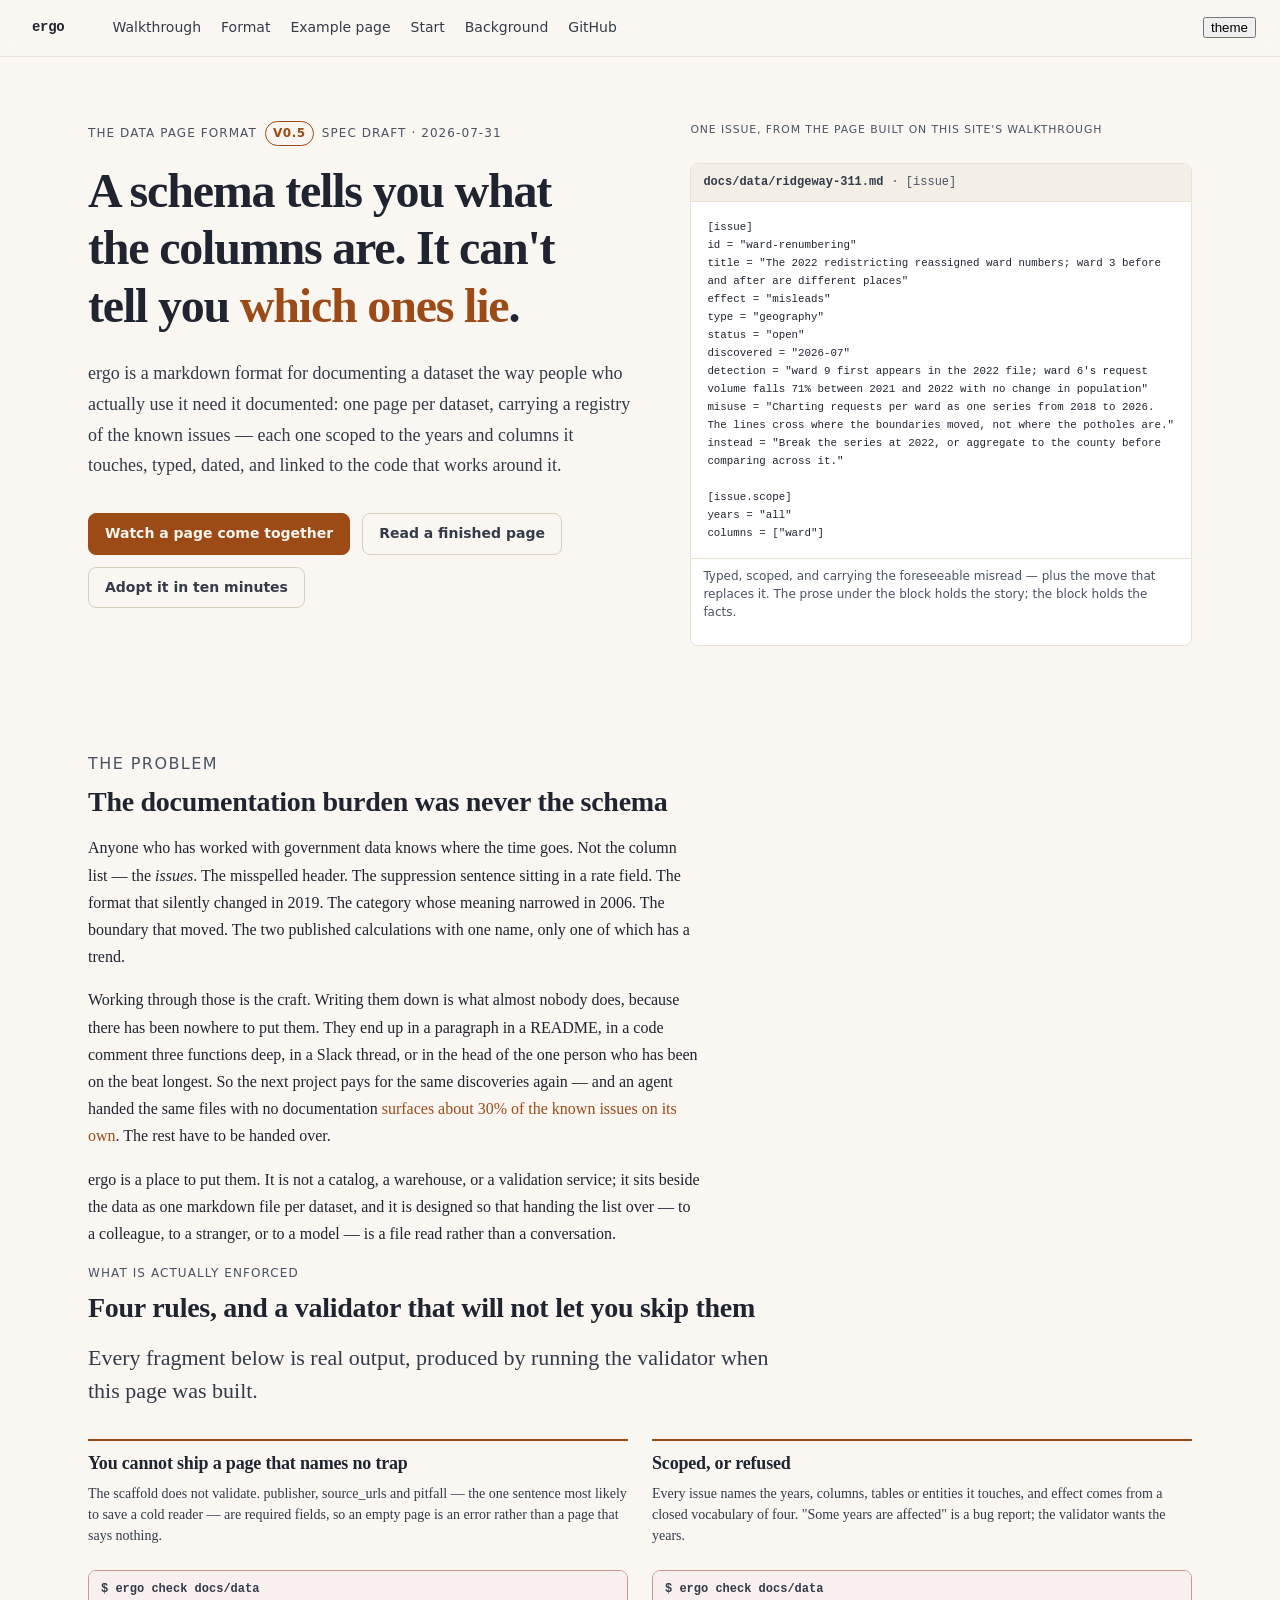
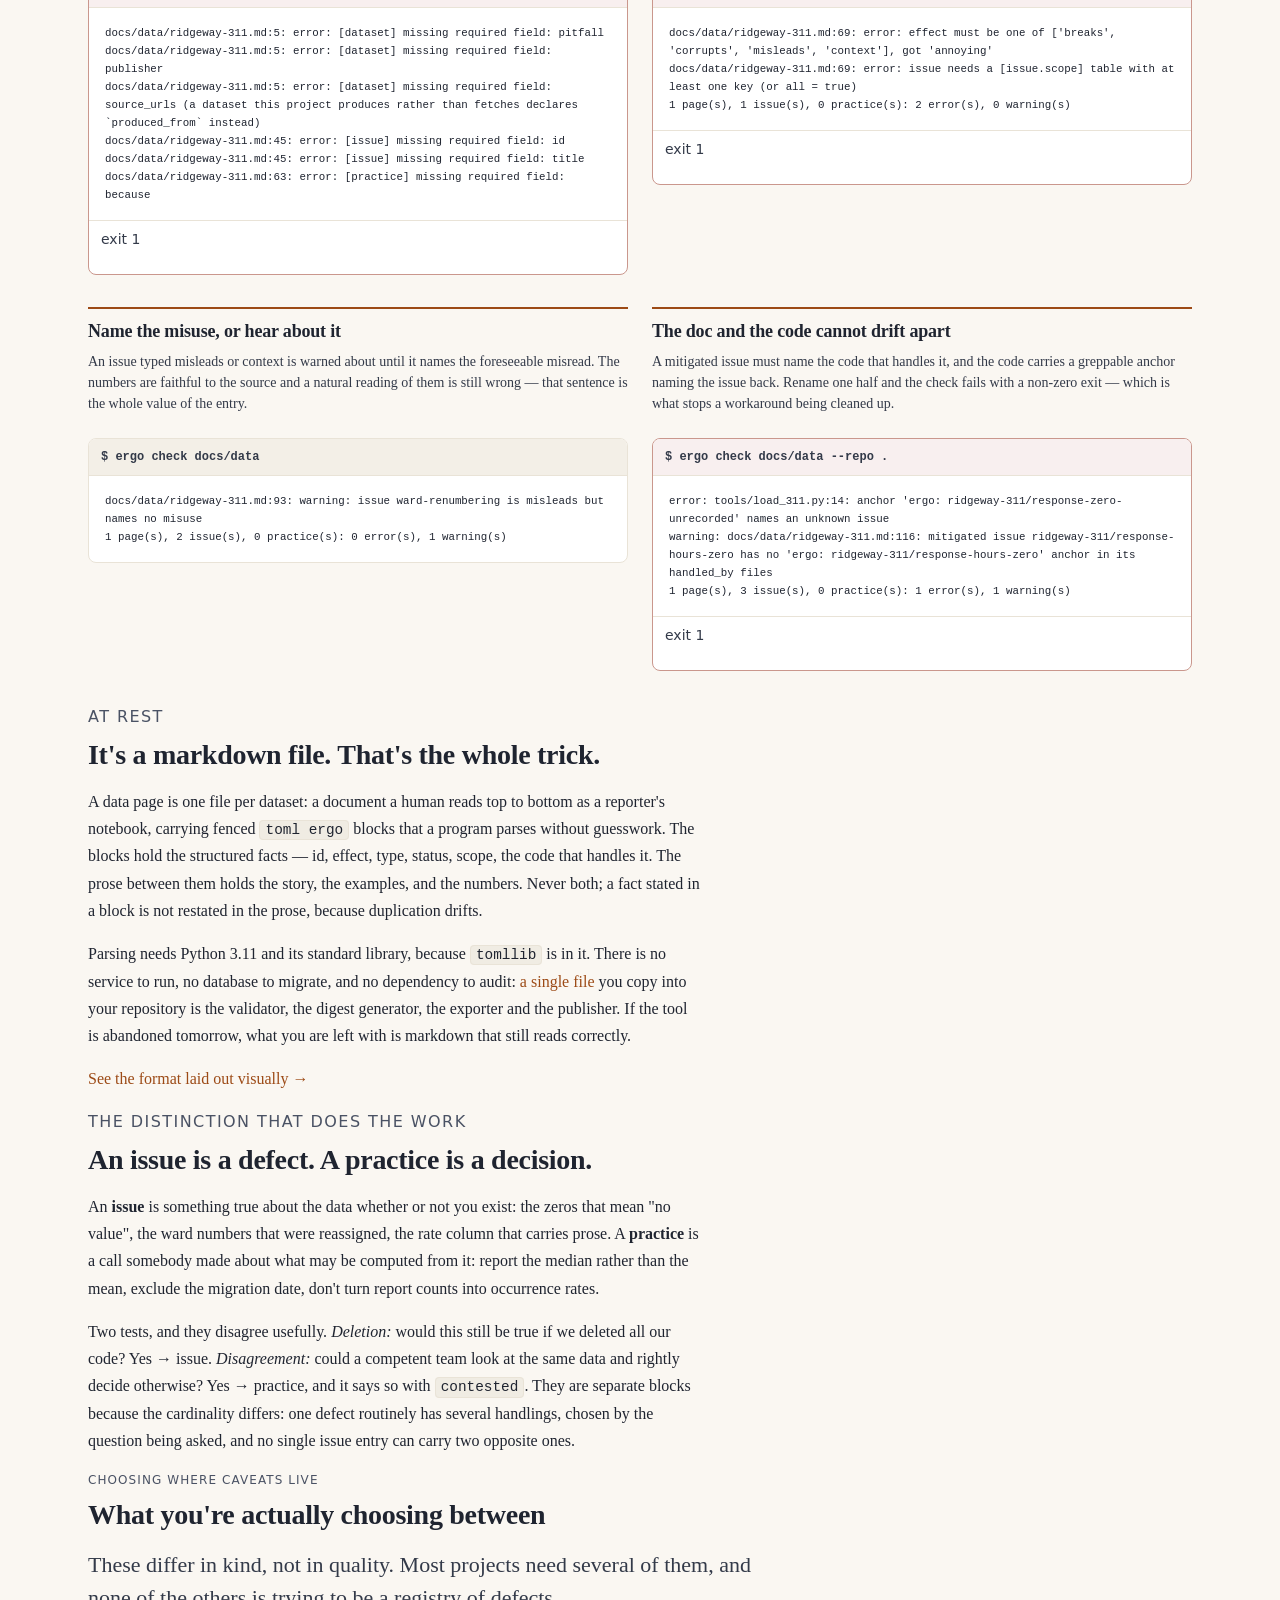
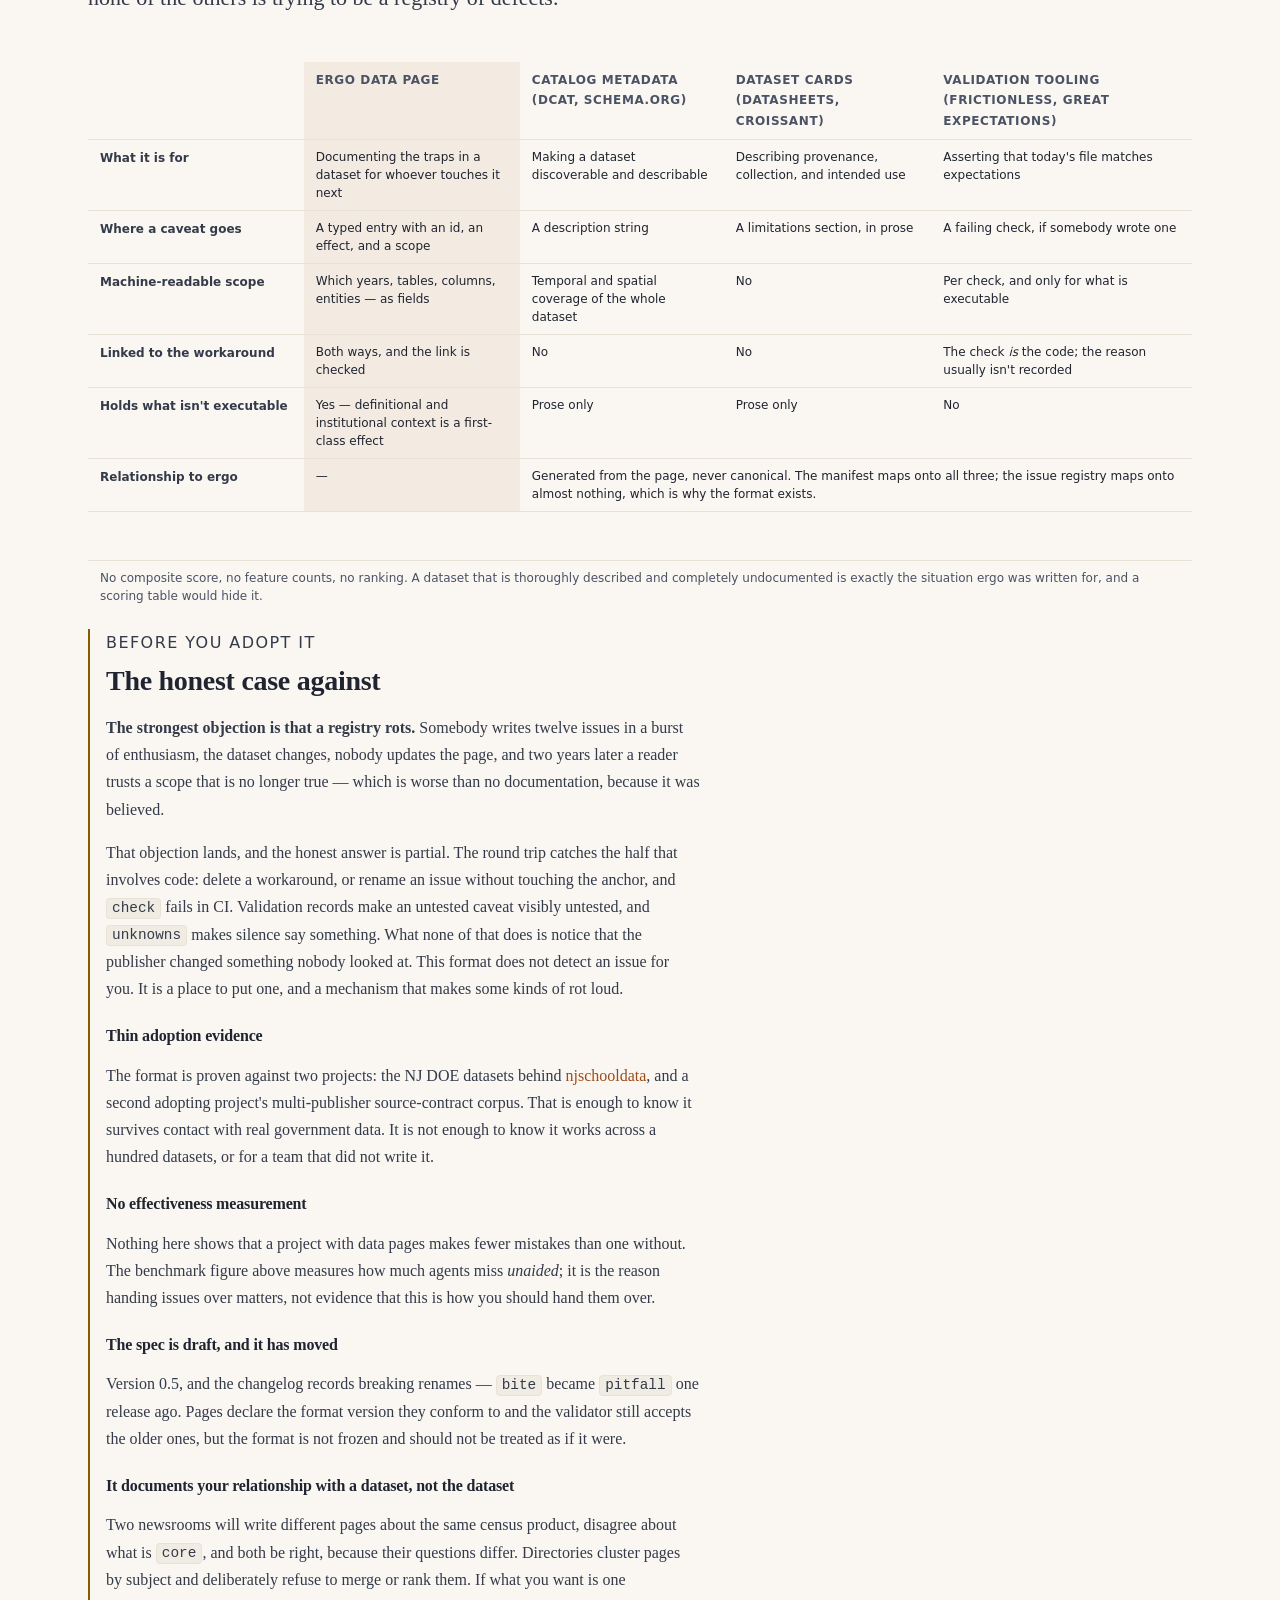
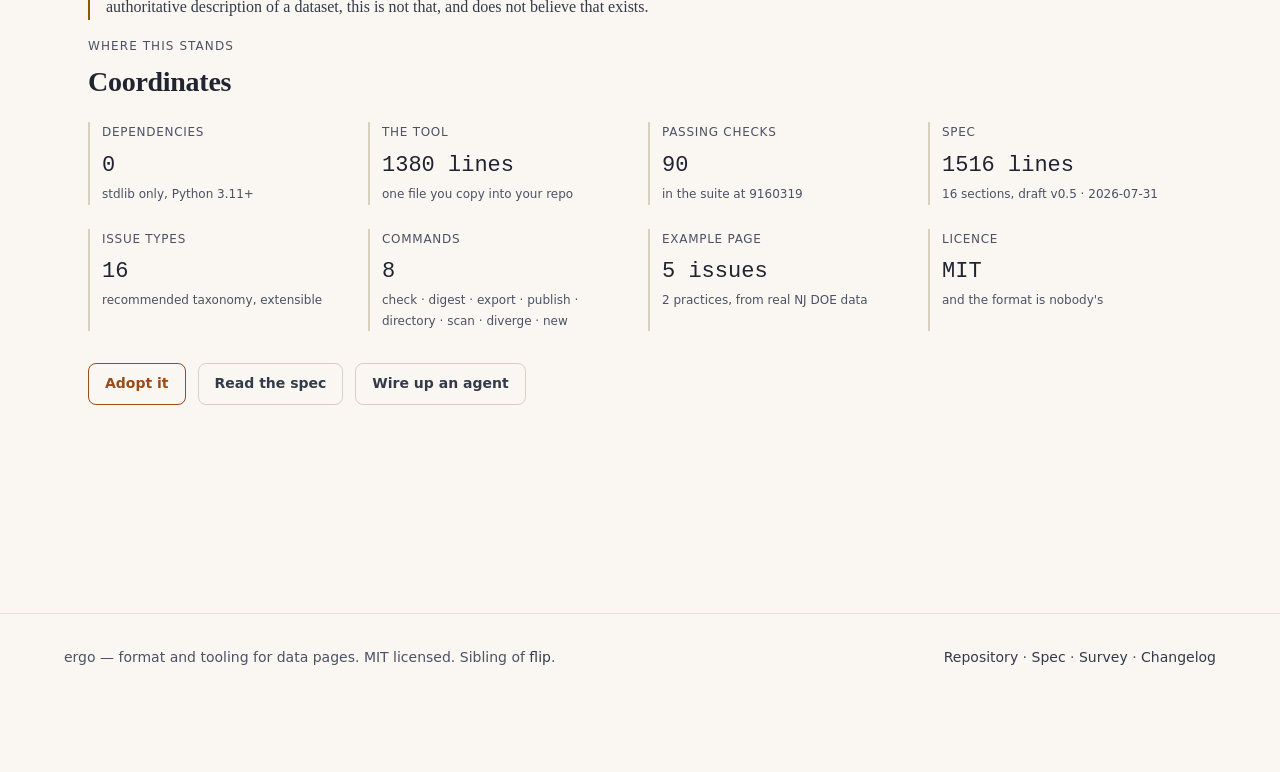
==== commit c61eb006: "Publish the research review at /review/, linked from the site and README The artifact goes live at l" ====
--- a/website/site/index.html
+++ b/website/site/index.html
@@ -22,6 +22,7 @@
     <a href="format.html">Format</a>
     <a href="page.html">Example page</a>
     <a href="start.html">Start</a>
+    <a href="review/">Background</a>
     <a href="https://github.com/lavallee/ergo">GitHub</a>
   </div>
   <button data-theme-toggle class="nav-toggle spacer" type="button" aria-label="Toggle light or dark theme">theme</button>
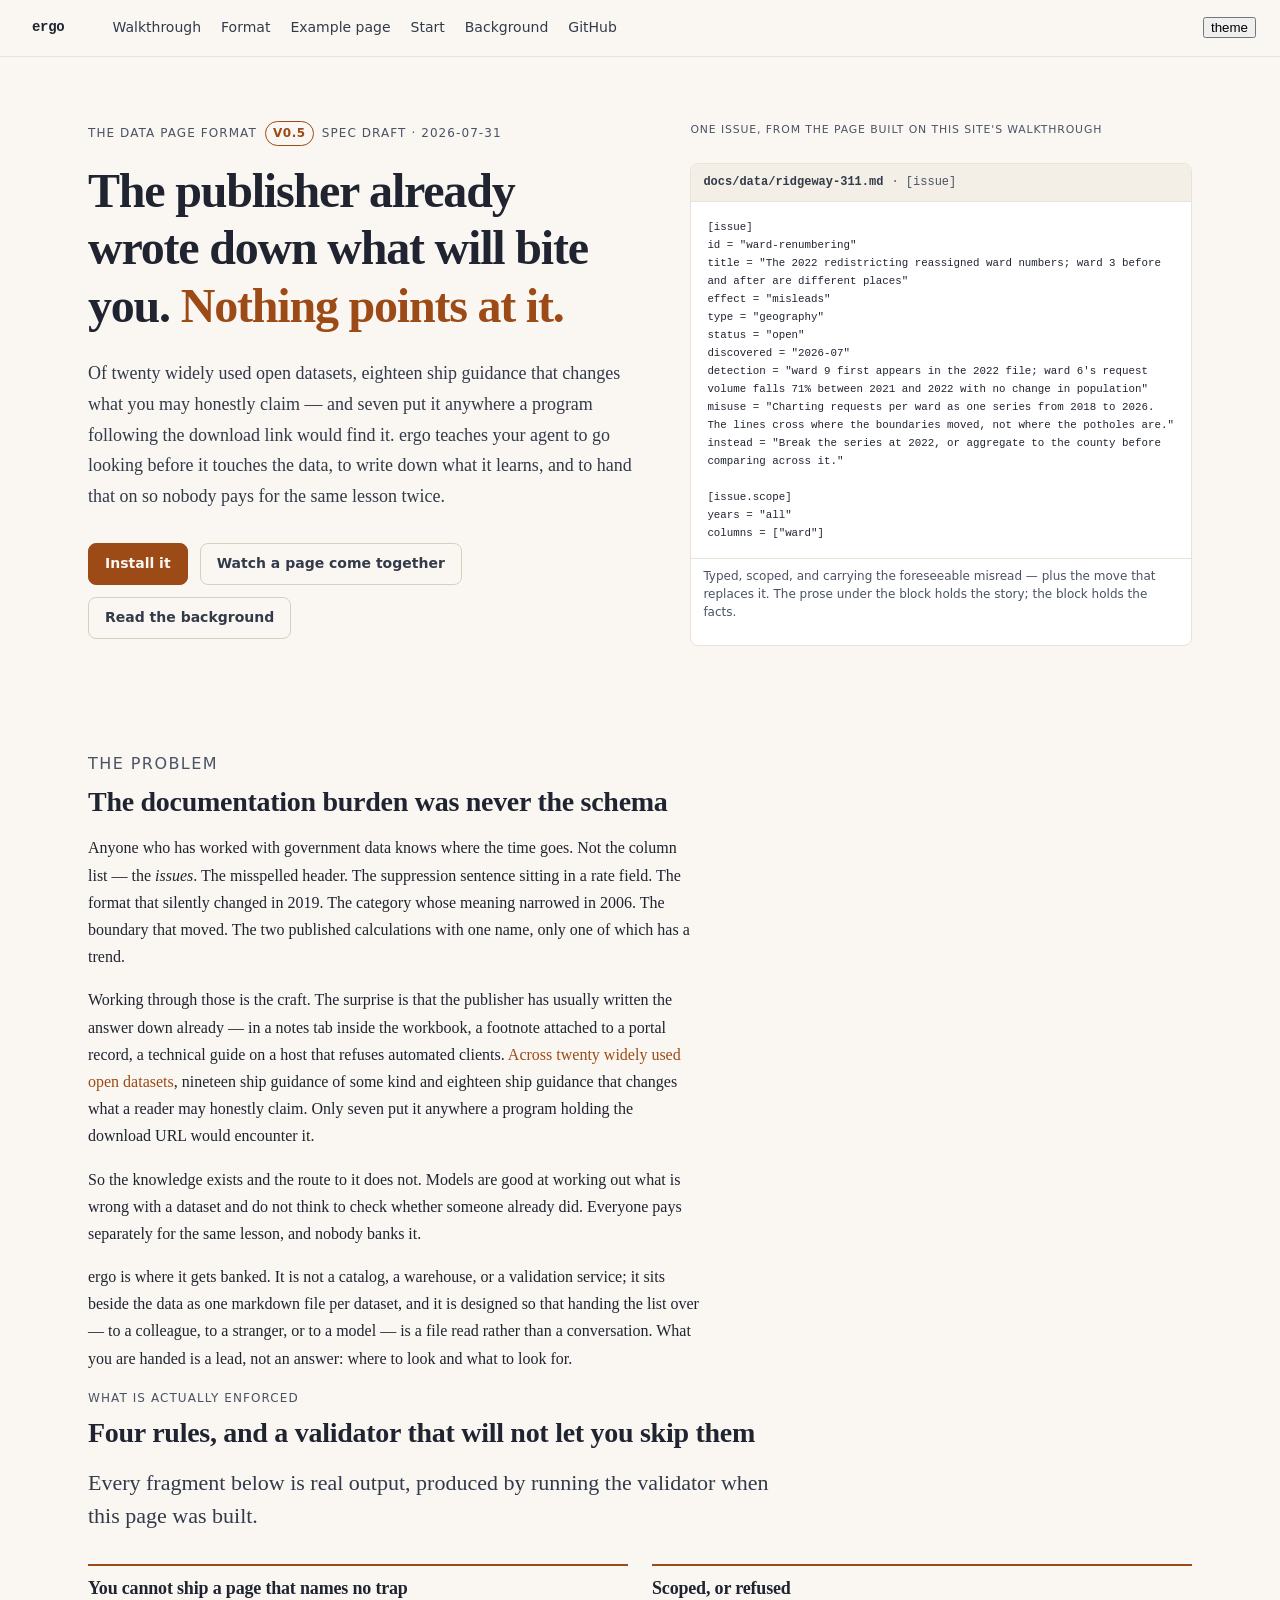
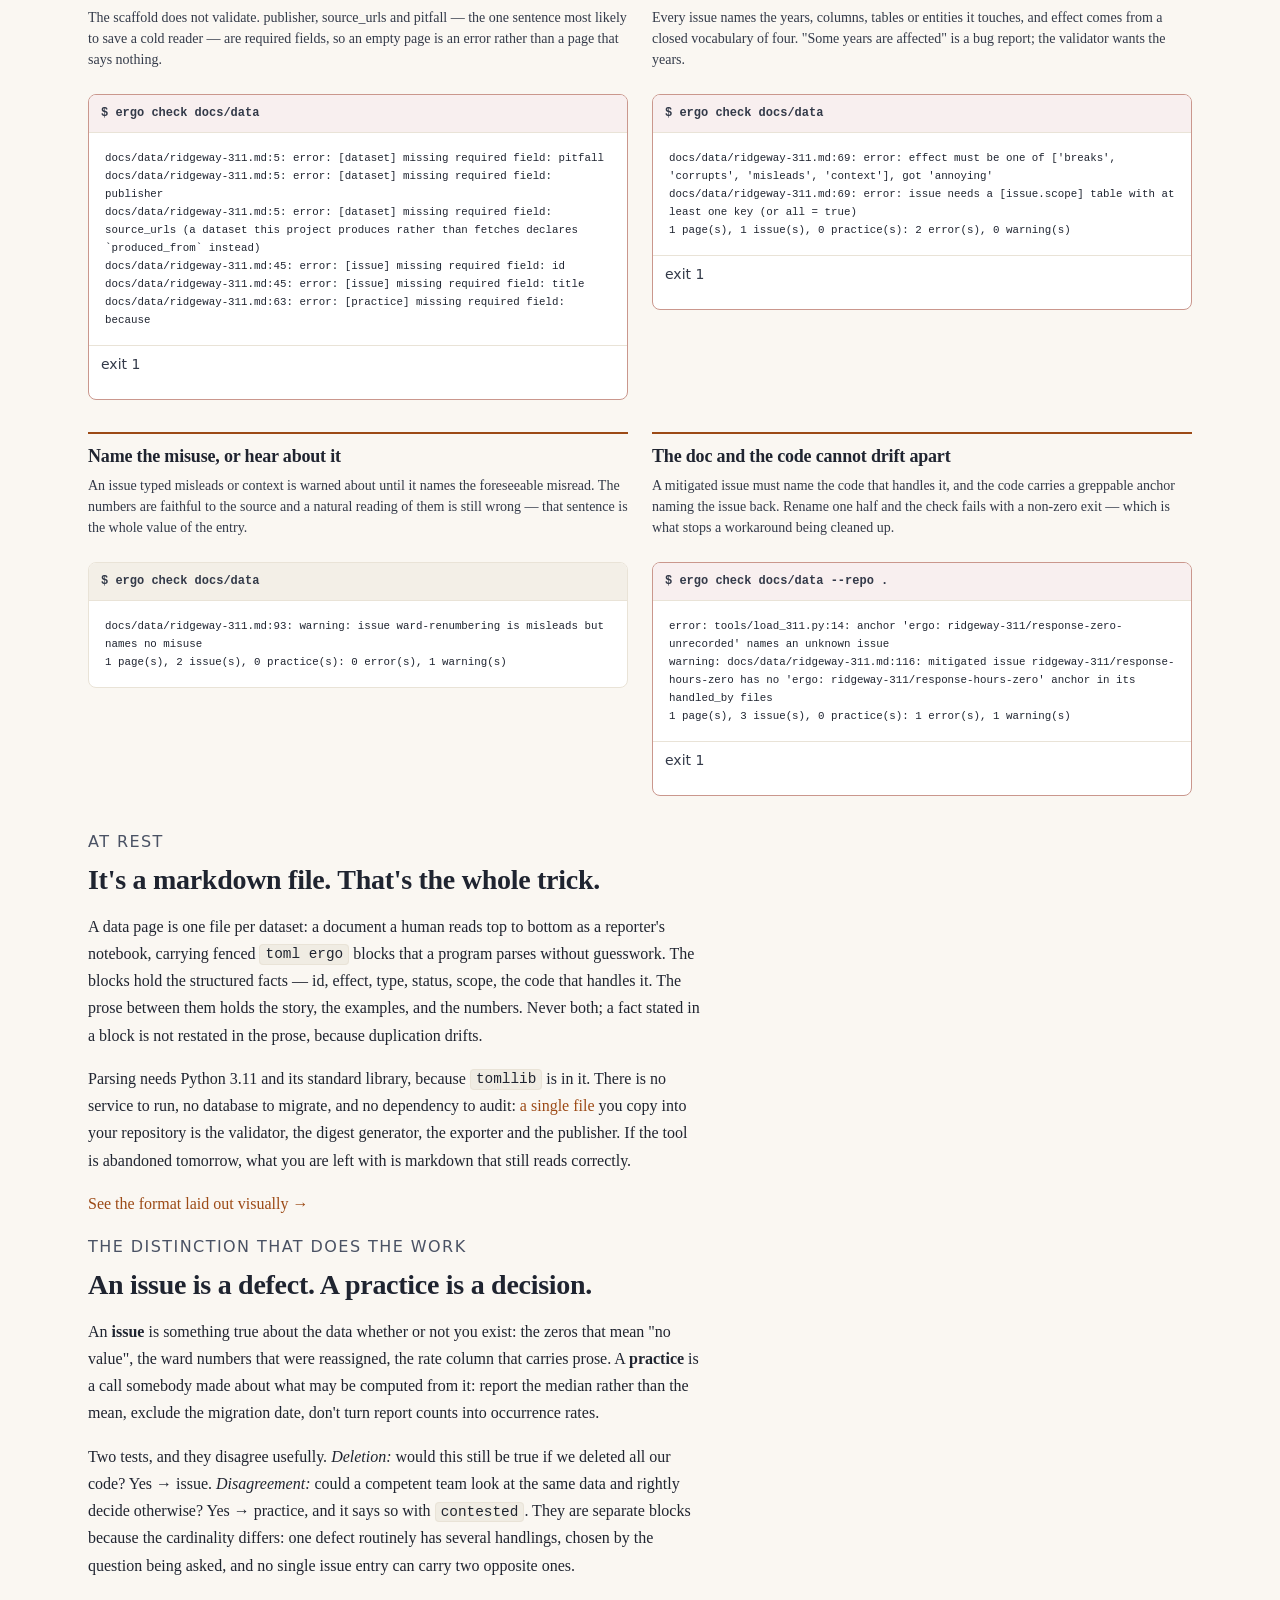
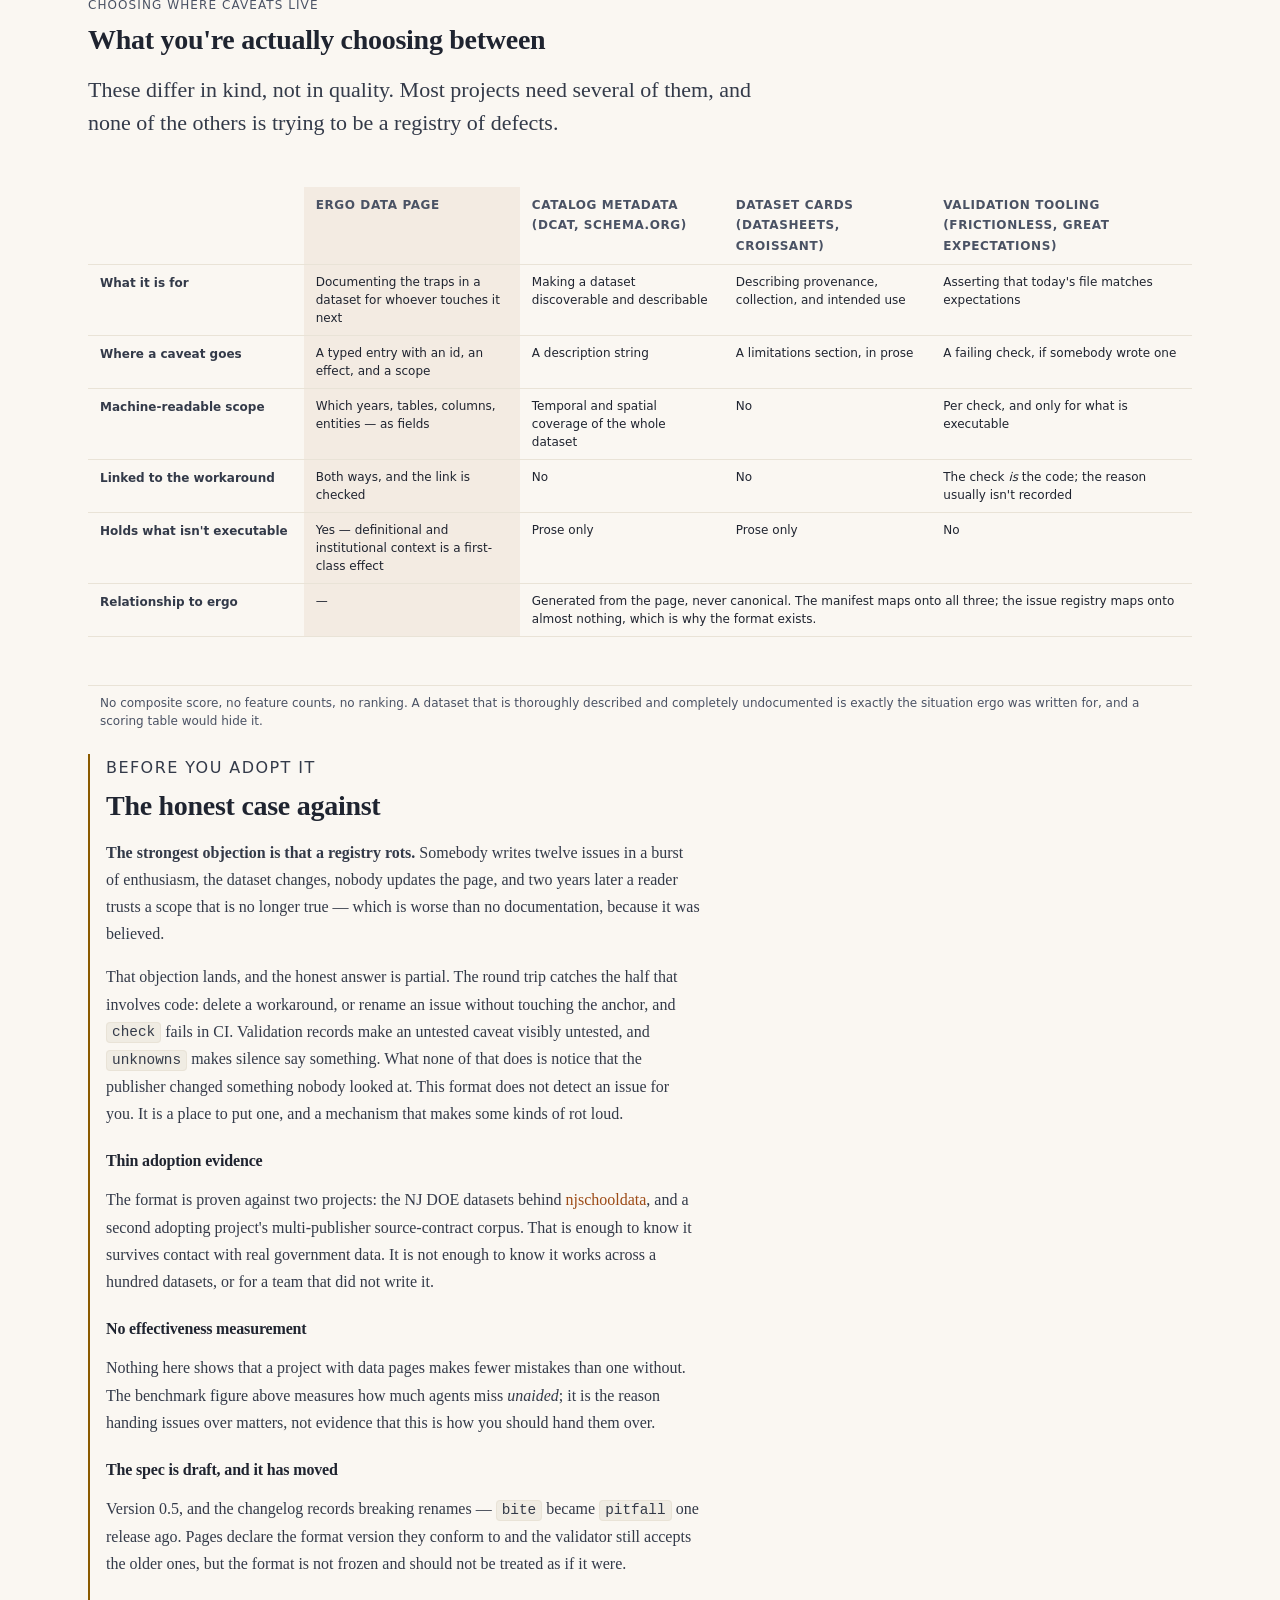
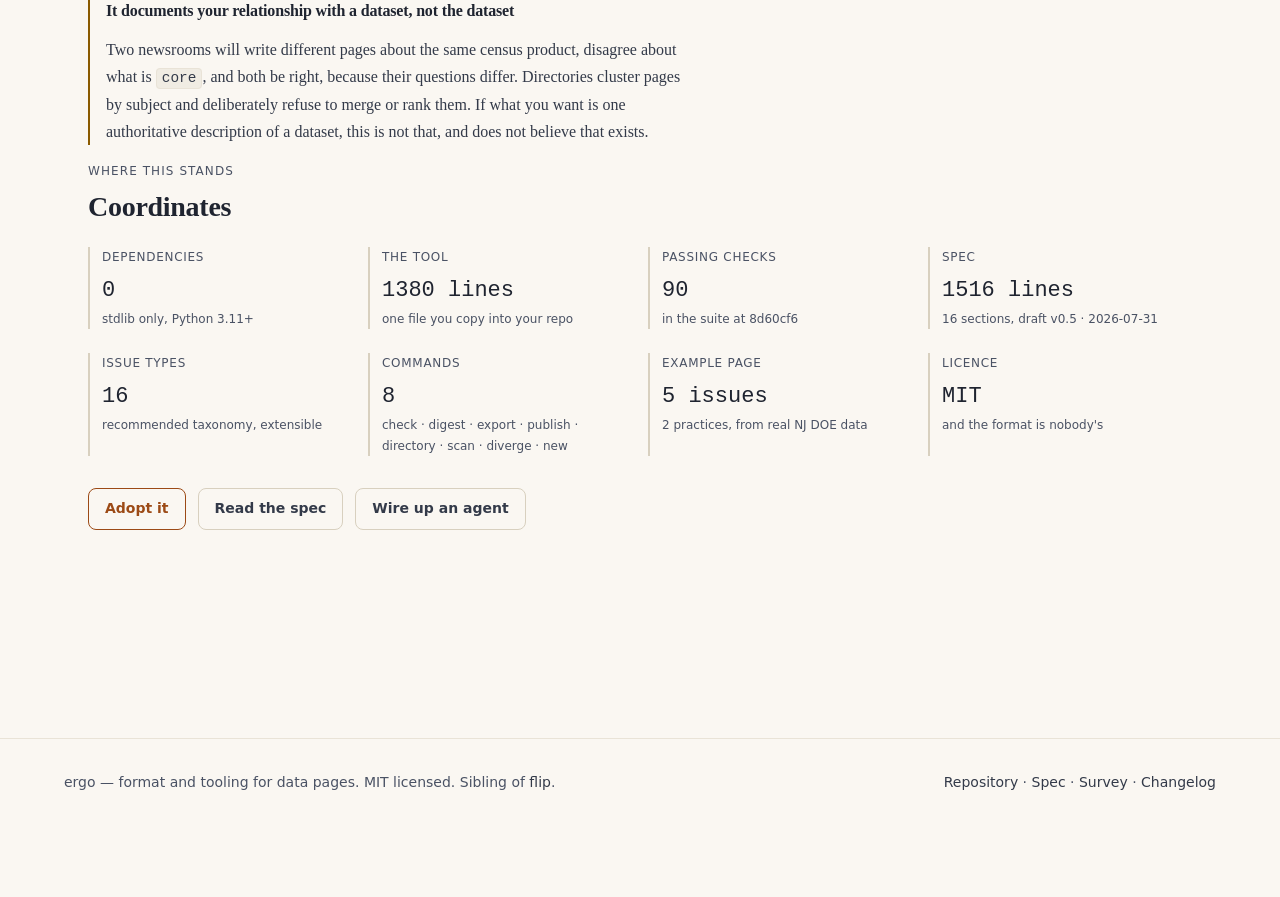
==== commit 51c38276: "Make the plugin the front door, and lead with the measured problem Install path. ergo is now a Claud" ====
--- a/website/site/index.html
+++ b/website/site/index.html
@@ -35,15 +35,16 @@
       <span class="badge badge--accent" data-fact="version">v0.4</span>
       <span data-fact="spec-status">draft spec</span>
     </p>
-    <h1>A schema tells you what the columns are. It can't tell you <em>which ones lie</em>.</h1>
-    <p class="hero__dek">ergo is a markdown format for documenting a dataset the way people
-      who actually use it need it documented: one page per dataset, carrying a registry of
-      the known issues — each one scoped to the years and columns it touches, typed, dated,
-      and linked to the code that works around it.</p>
+    <h1>The publisher already wrote down what will bite you. <em>Nothing points at it.</em></h1>
+    <p class="hero__dek">Of twenty widely used open datasets, eighteen ship guidance that
+      changes what you may honestly claim — and seven put it anywhere a program following
+      the download link would find it. ergo teaches your agent to go looking before it
+      touches the data, to write down what it learns, and to hand that on so nobody pays
+      for the same lesson twice.</p>
     <p class="hero__actions">
-      <a class="btn btn--solid" href="walkthrough.html">Watch a page come together</a>
-      <a class="btn btn--quiet" href="page.html">Read a finished page</a>
-      <a class="btn btn--quiet" href="start.html">Adopt it in ten minutes</a>
+      <a class="btn btn--solid" href="start.html">Install it</a>
+      <a class="btn btn--quiet" href="walkthrough.html">Watch a page come together</a>
+      <a class="btn btn--quiet" href="review/">Read the background</a>
     </p>
   </div>
   <div>
@@ -67,17 +68,21 @@
       sitting in a rate field. The format that silently changed in 2019. The category
       whose meaning narrowed in 2006. The boundary that moved. The two published
       calculations with one name, only one of which has a trend.</p>
-    <p>Working through those is the craft. Writing them down is what almost nobody does,
-      because there has been nowhere to put them. They end up in a paragraph in a README,
-      in a code comment three functions deep, in a Slack thread, or in the head of the one
-      person who has been on the beat longest. So the next project pays for the same
-      discoveries again — and an agent handed the same files with no documentation
-      <a href="https://arxiv.org/abs/2406.07275">surfaces about 30% of the known issues on
-      its own</a>. The rest have to be handed over.</p>
-    <p>ergo is a place to put them. It is not a catalog, a warehouse, or a validation
+    <p>Working through those is the craft. The surprise is that the publisher has usually
+      written the answer down already — in a notes tab inside the workbook, a footnote
+      attached to a portal record, a technical guide on a host that refuses automated
+      clients. <a href="review/">Across twenty widely used open datasets</a>, nineteen
+      ship guidance of some kind and eighteen ship guidance that changes what a reader may
+      honestly claim. Only seven put it anywhere a program holding the download URL would
+      encounter it.</p>
+    <p>So the knowledge exists and the route to it does not. Models are good at working
+      out what is wrong with a dataset and do not think to check whether someone already
+      did. Everyone pays separately for the same lesson, and nobody banks it.</p>
+    <p>ergo is where it gets banked. It is not a catalog, a warehouse, or a validation
       service; it sits beside the data as one markdown file per dataset, and it is designed
       so that handing the list over — to a colleague, to a stranger, or to a model — is a
-      file read rather than a conversation.</p>
+      file read rather than a conversation. What you are handed is a lead, not an answer:
+      where to look and what to look for.</p>
   </section>
 
   <section>
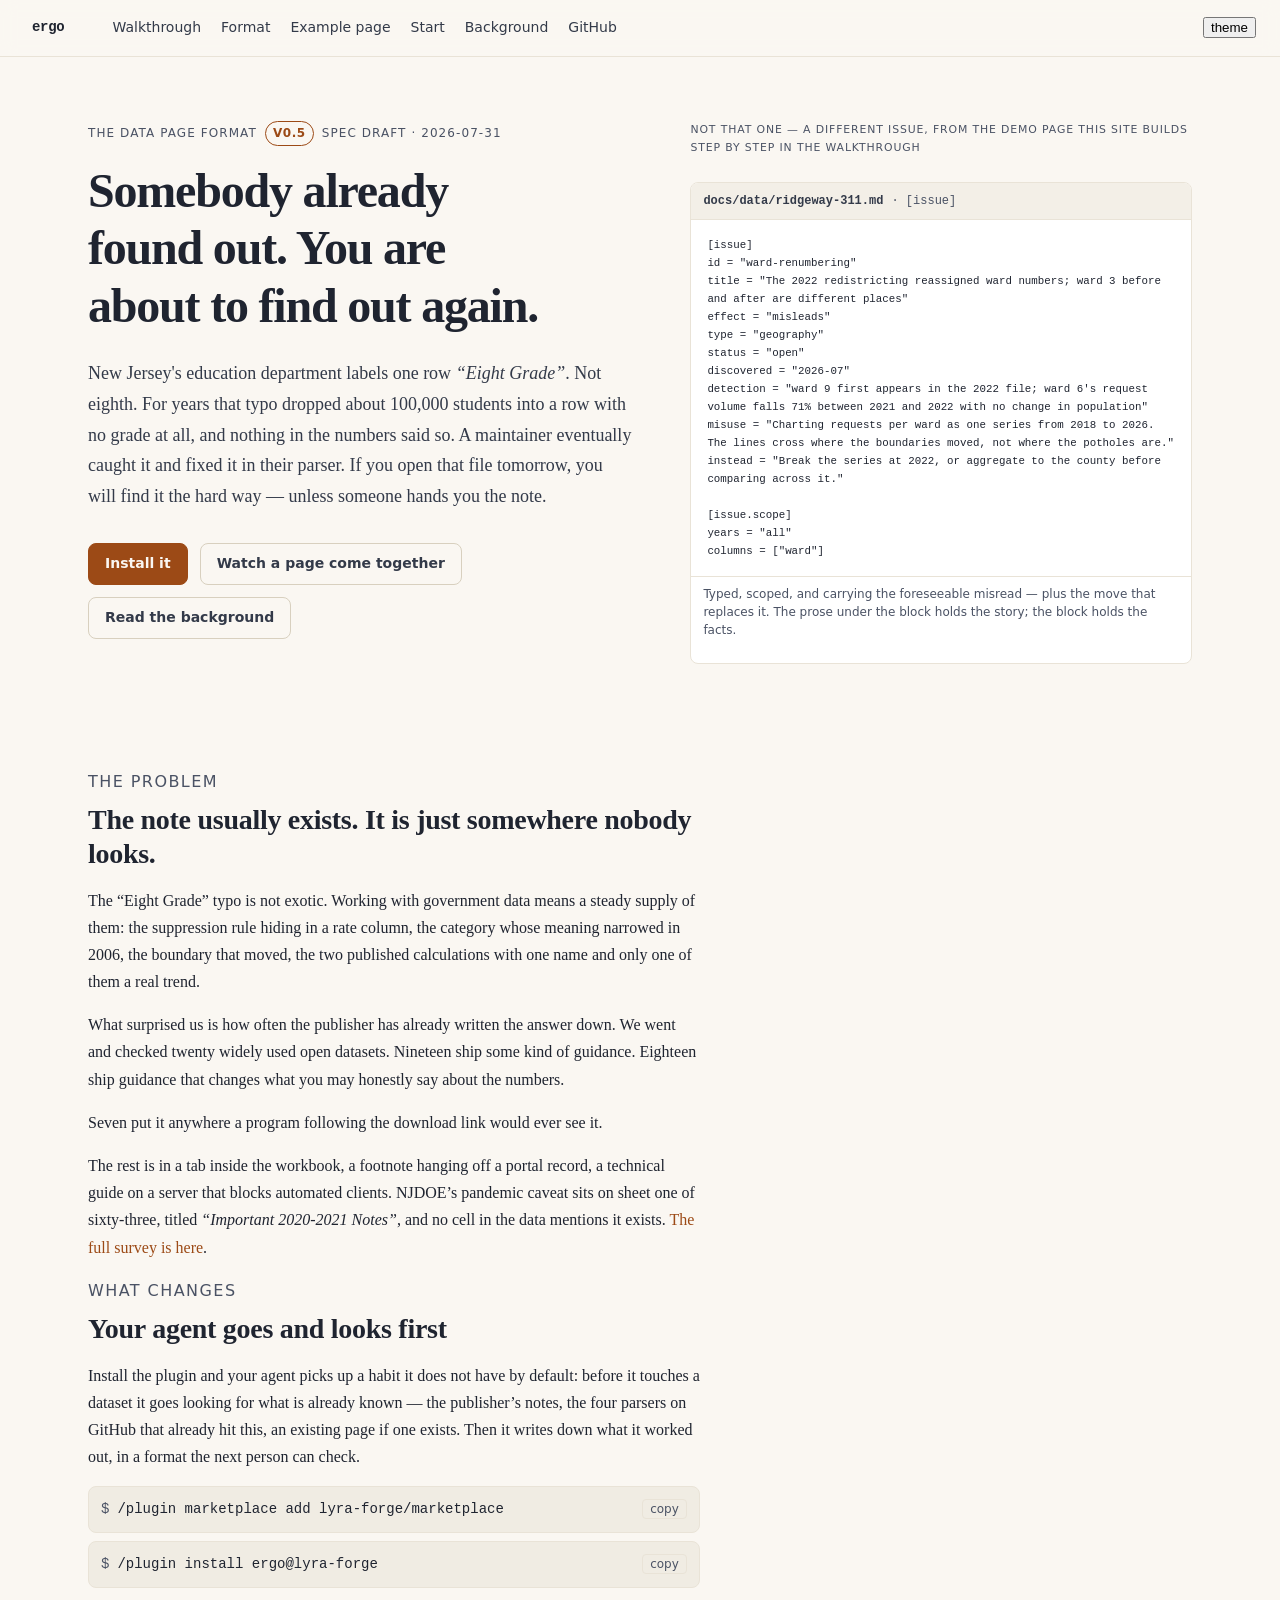
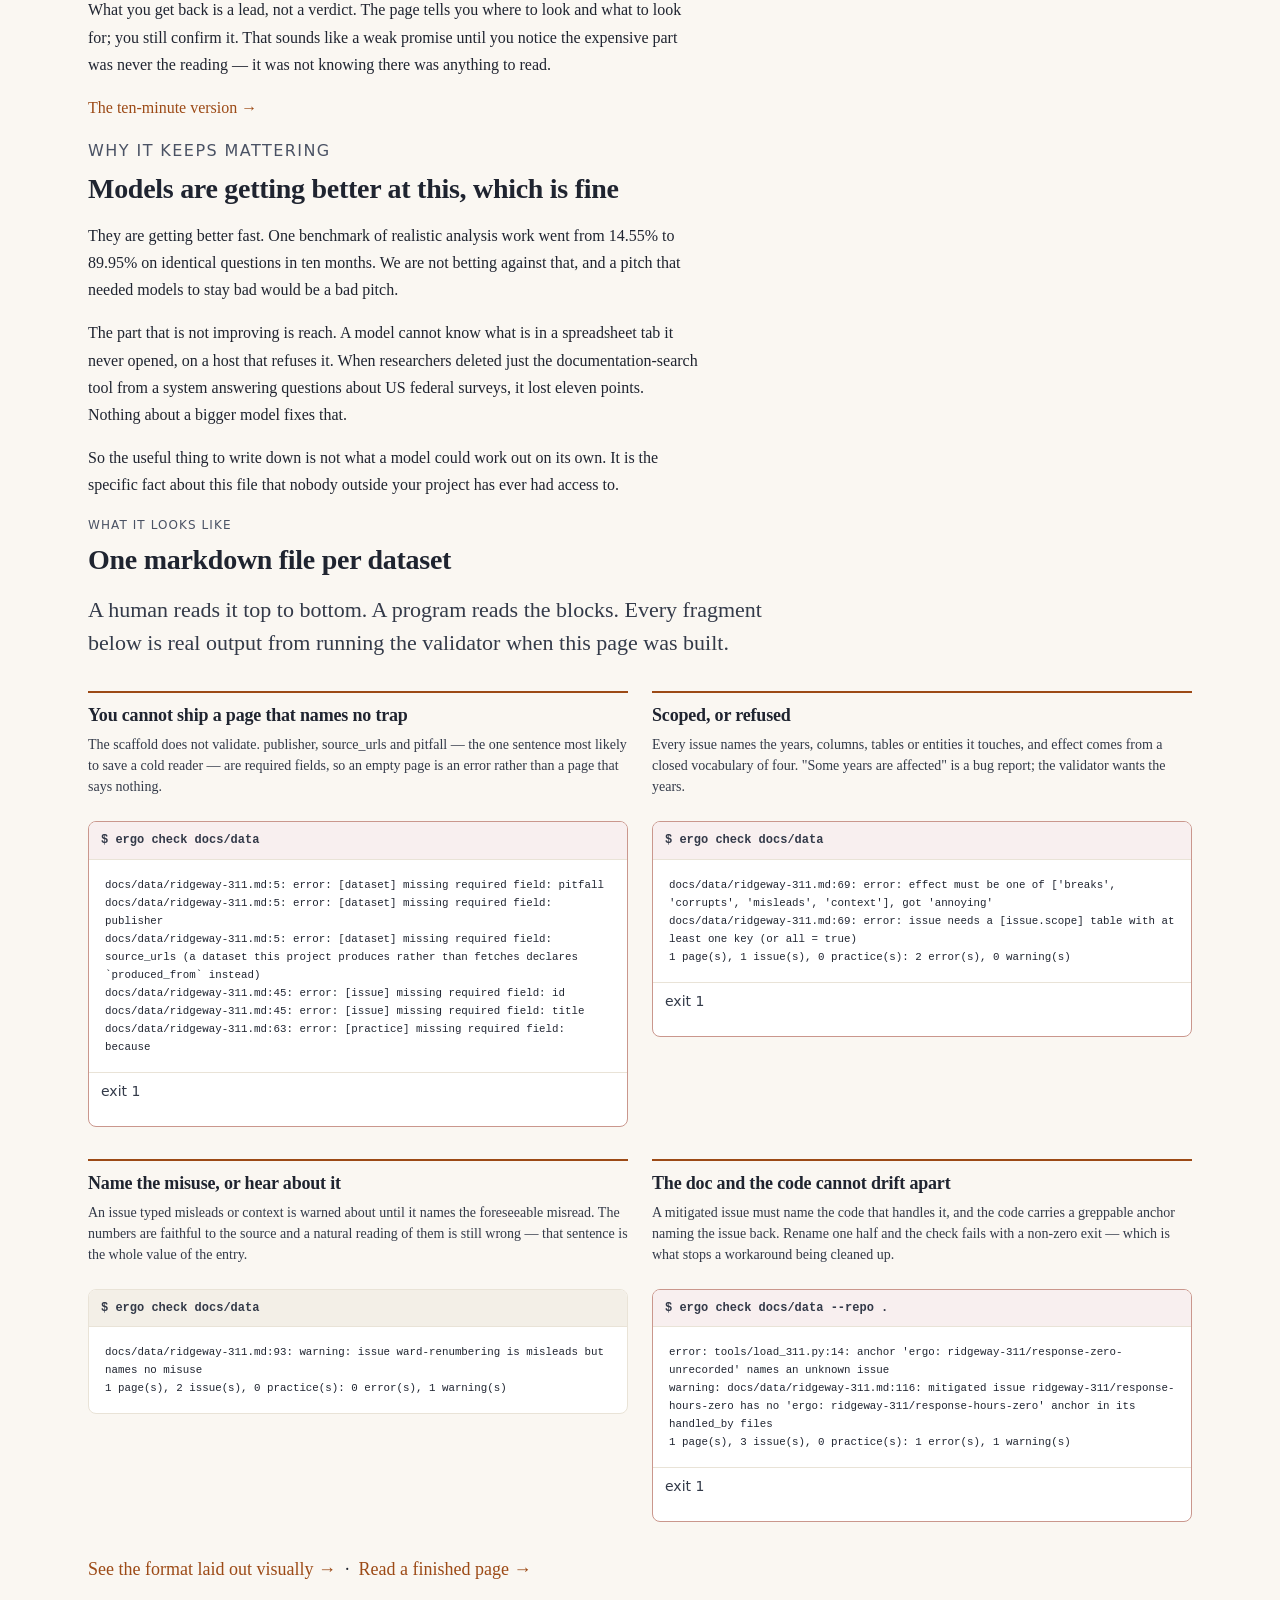
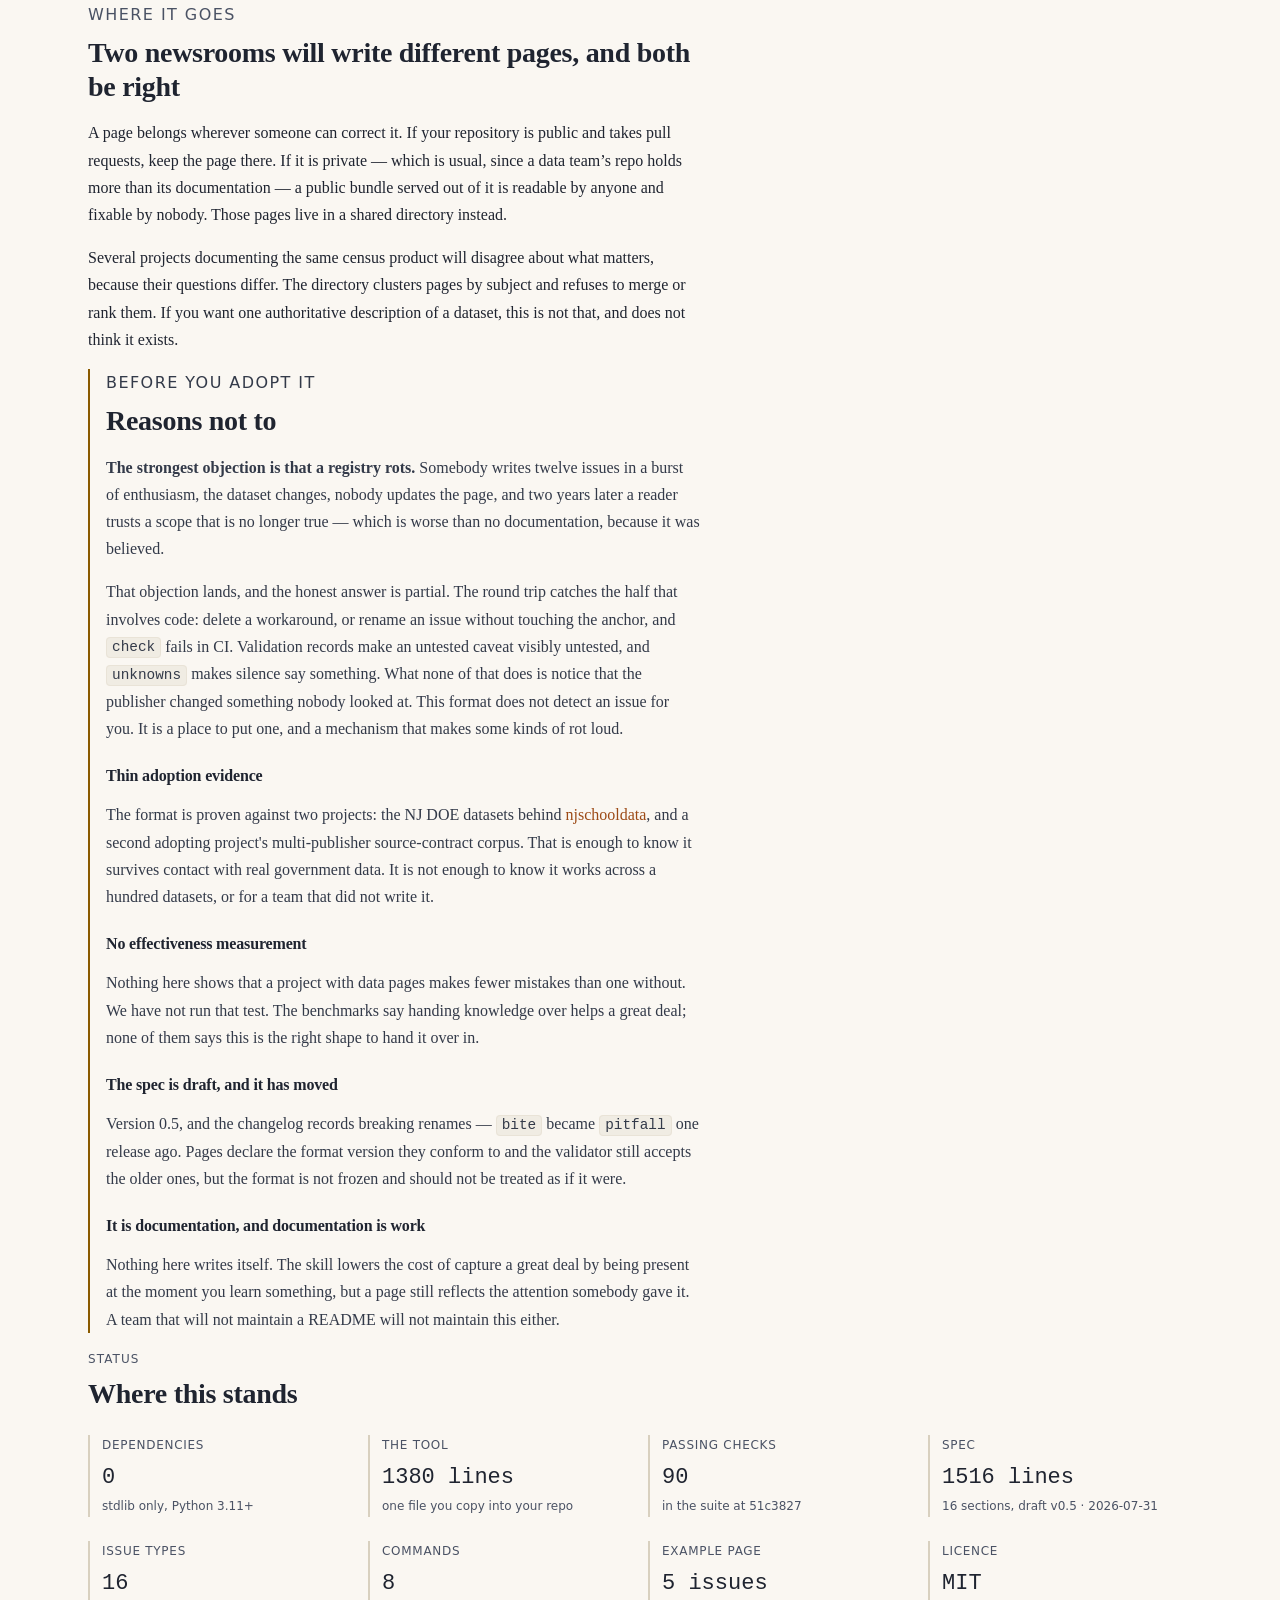
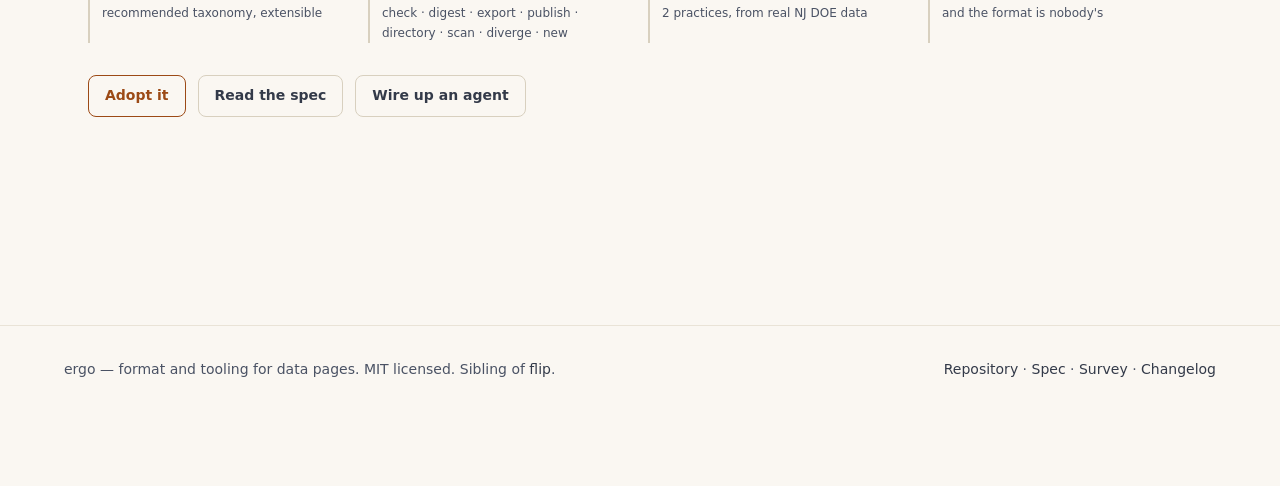
==== commit bd7506e2: "Rewrite the landing page for a person, not for the format The page was a spec tour wearing a landing" ====
--- a/website/site/index.html
+++ b/website/site/index.html
@@ -32,15 +32,16 @@
   <div>
     <p class="hero__kicker">
       <span>The data page format</span>
-      <span class="badge badge--accent" data-fact="version">v0.4</span>
+      <span class="badge badge--accent" data-fact="version">v0.5</span>
       <span data-fact="spec-status">draft spec</span>
     </p>
-    <h1>The publisher already wrote down what will bite you. <em>Nothing points at it.</em></h1>
-    <p class="hero__dek">Of twenty widely used open datasets, eighteen ship guidance that
-      changes what you may honestly claim — and seven put it anywhere a program following
-      the download link would find it. ergo teaches your agent to go looking before it
-      touches the data, to write down what it learns, and to hand that on so nobody pays
-      for the same lesson twice.</p>
+    <h1>Somebody already found out. You are about to find out again.</h1>
+    <p class="hero__dek">New Jersey's education department labels one row
+      <em>&ldquo;Eight Grade&rdquo;</em>. Not eighth. For years that typo dropped about
+      100,000 students into a row with no grade at all, and nothing in the numbers said
+      so. A maintainer eventually caught it and fixed it in their parser. If you open
+      that file tomorrow, you will find it the hard way — unless someone hands you
+      the note.</p>
     <p class="hero__actions">
       <a class="btn btn--solid" href="start.html">Install it</a>
       <a class="btn btn--quiet" href="walkthrough.html">Watch a page come together</a>
@@ -48,7 +49,8 @@
     </p>
   </div>
   <div>
-    <p class="pane-label">One issue, from the page built on this site's walkthrough</p>
+    <p class="pane-label">Not that one &mdash; a different issue, from the demo page this
+      site builds step by step in the walkthrough</p>
     <div id="hero-record">
       <div class="record">
         <div class="record__chip"><strong>docs/data/&lt;slug&gt;.md</strong></div>
@@ -62,140 +64,83 @@
 
   <section class="prose">
     <p class="section-kicker">The problem</p>
-    <h2>The documentation burden was never the schema</h2>
-    <p>Anyone who has worked with government data knows where the time goes. Not the
-      column list — the <em>issues</em>. The misspelled header. The suppression sentence
-      sitting in a rate field. The format that silently changed in 2019. The category
-      whose meaning narrowed in 2006. The boundary that moved. The two published
-      calculations with one name, only one of which has a trend.</p>
-    <p>Working through those is the craft. The surprise is that the publisher has usually
-      written the answer down already — in a notes tab inside the workbook, a footnote
-      attached to a portal record, a technical guide on a host that refuses automated
-      clients. <a href="review/">Across twenty widely used open datasets</a>, nineteen
-      ship guidance of some kind and eighteen ship guidance that changes what a reader may
-      honestly claim. Only seven put it anywhere a program holding the download URL would
-      encounter it.</p>
-    <p>So the knowledge exists and the route to it does not. Models are good at working
-      out what is wrong with a dataset and do not think to check whether someone already
-      did. Everyone pays separately for the same lesson, and nobody banks it.</p>
-    <p>ergo is where it gets banked. It is not a catalog, a warehouse, or a validation
-      service; it sits beside the data as one markdown file per dataset, and it is designed
-      so that handing the list over — to a colleague, to a stranger, or to a model — is a
-      file read rather than a conversation. What you are handed is a lead, not an answer:
-      where to look and what to look for.</p>
+    <h2>The note usually exists. It is just somewhere nobody looks.</h2>
+    <p>The &ldquo;Eight Grade&rdquo; typo is not exotic. Working with government data means
+      a steady supply of them: the suppression rule hiding in a rate column, the category
+      whose meaning narrowed in 2006, the boundary that moved, the two published
+      calculations with one name and only one of them a real trend.</p>
+    <p>What surprised us is how often the publisher has already written the answer down.
+      We went and checked twenty widely used open datasets. Nineteen ship some kind of
+      guidance. Eighteen ship guidance that changes what you may honestly say about the
+      numbers.</p>
+    <p>Seven put it anywhere a program following the download link would ever see it.</p>
+    <p>The rest is in a tab inside the workbook, a footnote hanging off a portal record,
+      a technical guide on a server that blocks automated clients. NJDOE&rsquo;s pandemic
+      caveat sits on sheet one of sixty-three, titled <em>&ldquo;Important 2020-2021
+      Notes&rdquo;</em>, and no cell in the data mentions it exists.
+      <a href="review/">The full survey is here</a>.</p>
+  </section>
+
+  <section class="prose">
+    <p class="section-kicker">What changes</p>
+    <h2>Your agent goes and looks first</h2>
+    <p>Install the plugin and your agent picks up a habit it does not have by default:
+      before it touches a dataset it goes looking for what is already known — the
+      publisher&rsquo;s notes, the four parsers on GitHub that already hit this, an
+      existing page if one exists. Then it writes down what it worked out, in a format
+      the next person can check.</p>
+    <div class="cmd"><code>/plugin marketplace add lyra-forge/marketplace</code></div>
+    <div class="cmd"><code>/plugin install ergo@lyra-forge</code></div>
+    <p>What you get back is a lead, not a verdict. The page tells you where to look and
+      what to look for; you still confirm it. That sounds like a weak promise until you
+      notice the expensive part was never the reading — it was not knowing there was
+      anything to read.</p>
+    <p><a href="start.html">The ten-minute version →</a></p>
+  </section>
+
+  <section class="prose">
+    <p class="section-kicker">Why it keeps mattering</p>
+    <h2>Models are getting better at this, which is fine</h2>
+    <p>They are getting better fast. One benchmark of realistic analysis work went from
+      14.55% to 89.95% on identical questions in ten months. We are not betting against
+      that, and a pitch that needed models to stay bad would be a bad pitch.</p>
+    <p>The part that is not improving is reach. A model cannot know what is in a
+      spreadsheet tab it never opened, on a host that refuses it. When researchers
+      deleted just the documentation-search tool from a system answering questions about
+      US federal surveys, it lost eleven points. Nothing about a bigger model fixes
+      that.</p>
+    <p>So the useful thing to write down is not what a model could work out on its own.
+      It is the specific fact about this file that nobody outside your project has ever
+      had access to.</p>
   </section>
 
   <section>
-    <p class="section-kicker">What is actually enforced</p>
-    <h2>Four rules, and a validator that will not let you skip them</h2>
-    <p class="lede">Every fragment below is real output, produced by running the validator
-      when this page was built.</p>
+    <p class="section-kicker">What it looks like</p>
+    <h2>One markdown file per dataset</h2>
+    <p class="lede">A human reads it top to bottom. A program reads the blocks. Every
+      fragment below is real output from running the validator when this page was built.</p>
     <div class="rules" id="rules"></div>
-  </section>
-
-  <section class="prose">
-    <p class="section-kicker">At rest</p>
-    <h2>It's a markdown file. That's the whole trick.</h2>
-    <p>A data page is one file per dataset: a document a human reads top to bottom as a
-      reporter's notebook, carrying fenced <code>toml ergo</code> blocks that a program
-      parses without guesswork. The blocks hold the structured facts — id, effect, type,
-      status, scope, the code that handles it. The prose between them holds the story, the
-      examples, and the numbers. Never both; a fact stated in a block is not restated in
-      the prose, because duplication drifts.</p>
-    <p>Parsing needs Python 3.11 and its standard library, because <code>tomllib</code> is
-      in it. There is no service to run, no database to migrate, and no dependency to
-      audit: <a href="https://github.com/lavallee/ergo/blob/main/tools/ergo.py">a single
-      file</a> you copy into your repository is the validator, the digest generator, the
-      exporter and the publisher. If the tool is abandoned tomorrow, what you are left with
-      is markdown that still reads correctly.</p>
-    <p><a href="format.html">See the format laid out visually →</a></p>
-  </section>
-
-  <section class="prose">
-    <p class="section-kicker">The distinction that does the work</p>
-    <h2>An issue is a defect. A practice is a decision.</h2>
-    <p>An <strong>issue</strong> is something true about the data whether or not you exist:
-      the zeros that mean "no value", the ward numbers that were reassigned, the rate
-      column that carries prose. A <strong>practice</strong> is a call somebody made about
-      what may be computed from it: report the median rather than the mean, exclude the
-      migration date, don't turn report counts into occurrence rates.</p>
-    <p>Two tests, and they disagree usefully. <em>Deletion:</em> would this still be true
-      if we deleted all our code? Yes → issue. <em>Disagreement:</em> could a competent
-      team look at the same data and rightly decide otherwise? Yes → practice, and it says
-      so with <code>contested</code>. They are separate blocks because the cardinality
-      differs: one defect routinely has several handlings, chosen by the question being
-      asked, and no single issue entry can carry two opposite ones.</p>
-  </section>
-
-  <section>
-    <p class="section-kicker">Choosing where caveats live</p>
-    <h2>What you're actually choosing between</h2>
-    <p class="lede">These differ in kind, not in quality. Most projects need several of
-      them, and none of the others is trying to be a registry of defects.</p>
-    <div class="compare-wrap">
-      <table class="compare">
-        <colgroup><col><col class="is-ergo"><col><col><col></colgroup>
-        <thead>
-          <tr>
-            <th scope="col"><span class="visually-hidden">Dimension</span></th>
-            <th scope="col">ergo data page</th>
-            <th scope="col">Catalog metadata (DCAT, schema.org)</th>
-            <th scope="col">Dataset cards (Datasheets, Croissant)</th>
-            <th scope="col">Validation tooling (Frictionless, Great Expectations)</th>
-          </tr>
-        </thead>
-        <tbody>
-          <tr>
-            <th scope="row">What it is for</th>
-            <td>Documenting the traps in a dataset for whoever touches it next</td>
-            <td>Making a dataset discoverable and describable</td>
-            <td>Describing provenance, collection, and intended use</td>
-            <td>Asserting that today's file matches expectations</td>
-          </tr>
-          <tr>
-            <th scope="row">Where a caveat goes</th>
-            <td>A typed entry with an id, an effect, and a scope</td>
-            <td>A description string</td>
-            <td>A limitations section, in prose</td>
-            <td>A failing check, if somebody wrote one</td>
-          </tr>
-          <tr>
-            <th scope="row">Machine-readable scope</th>
-            <td>Which years, tables, columns, entities — as fields</td>
-            <td>Temporal and spatial coverage of the whole dataset</td>
-            <td>No</td>
-            <td>Per check, and only for what is executable</td>
-          </tr>
-          <tr>
-            <th scope="row">Linked to the workaround</th>
-            <td>Both ways, and the link is checked</td>
-            <td>No</td>
-            <td>No</td>
-            <td>The check <em>is</em> the code; the reason usually isn't recorded</td>
-          </tr>
-          <tr>
-            <th scope="row">Holds what isn't executable</th>
-            <td>Yes — definitional and institutional context is a first-class effect</td>
-            <td>Prose only</td>
-            <td>Prose only</td>
-            <td>No</td>
-          </tr>
-          <tr>
-            <th scope="row">Relationship to ergo</th>
-            <td>—</td>
-            <td colspan="3">Generated from the page, never canonical. The manifest maps onto all three; the issue registry maps onto almost nothing, which is why the format exists.</td>
-          </tr>
-        </tbody>
-      </table>
-    </div>
-    <p class="record__caption">No composite score, no feature counts, no ranking. A dataset
-      that is thoroughly described and completely undocumented is exactly the situation
-      ergo was written for, and a scoring table would hide it.</p>
-  </section>
-
-  <section class="prose limits">
+    <p><a href="format.html">See the format laid out visually →</a> &nbsp;·&nbsp;
+      <a href="page.html">Read a finished page →</a></p>
+  </section>
+
+  <section class="prose">
+    <p class="section-kicker">Where it goes</p>
+    <h2>Two newsrooms will write different pages, and both be right</h2>
+    <p>A page belongs wherever someone can correct it. If your repository is public and
+      takes pull requests, keep the page there. If it is private — which is usual, since
+      a data team&rsquo;s repo holds more than its documentation — a public bundle served
+      out of it is readable by anyone and fixable by nobody. Those pages live in a
+      shared directory instead.</p>
+    <p>Several projects documenting the same census product will disagree about what
+      matters, because their questions differ. The directory clusters pages by subject
+      and refuses to merge or rank them. If you want one authoritative description of a
+      dataset, this is not that, and does not think it exists.</p>
+  </section>
+
+<section class="prose limits">
     <p class="section-kicker">Before you adopt it</p>
-    <h2>The honest case against</h2>
+    <h2>Reasons not to</h2>
     <p><strong>The strongest objection is that a registry rots.</strong> Somebody writes
       twelve issues in a burst of enthusiasm, the dataset changes, nobody updates the page,
       and two years later a reader trusts a scope that is no longer true — which is worse
@@ -217,9 +162,8 @@
 
     <h3>No effectiveness measurement</h3>
     <p>Nothing here shows that a project with data pages makes fewer mistakes than one
-      without. The benchmark figure above measures how much agents miss <em>unaided</em>;
-      it is the reason handing issues over matters, not evidence that this is how you
-      should hand them over.</p>
+      without. We have not run that test. The benchmarks say handing knowledge over
+      helps a great deal; none of them says this is the right shape to hand it over in.</p>
 
     <h3>The spec is draft, and it has moved</h3>
     <p>Version <span data-fact="format-version">0.4</span>, and the changelog records
@@ -227,17 +171,16 @@
       Pages declare the format version they conform to and the validator still accepts the
       older ones, but the format is not frozen and should not be treated as if it were.</p>
 
-    <h3>It documents your relationship with a dataset, not the dataset</h3>
-    <p>Two newsrooms will write different pages about the same census product, disagree
-      about what is <code>core</code>, and both be right, because their questions differ.
-      Directories cluster pages by subject and deliberately refuse to merge or rank them.
-      If what you want is one authoritative description of a dataset, this is not that, and
-      does not believe that exists.</p>
+    <h3>It is documentation, and documentation is work</h3>
+    <p>Nothing here writes itself. The skill lowers the cost of capture a great deal by
+      being present at the moment you learn something, but a page still reflects the
+      attention somebody gave it. A team that will not maintain a README will not
+      maintain this either.</p>
   </section>
 
   <section>
-    <p class="section-kicker">Where this stands</p>
-    <h2>Coordinates</h2>
+    <p class="section-kicker">Status</p>
+    <h2>Where this stands</h2>
     <dl class="facts" id="facts"></dl>
     <p class="hero__actions">
       <a class="btn" href="start.html">Adopt it</a>
